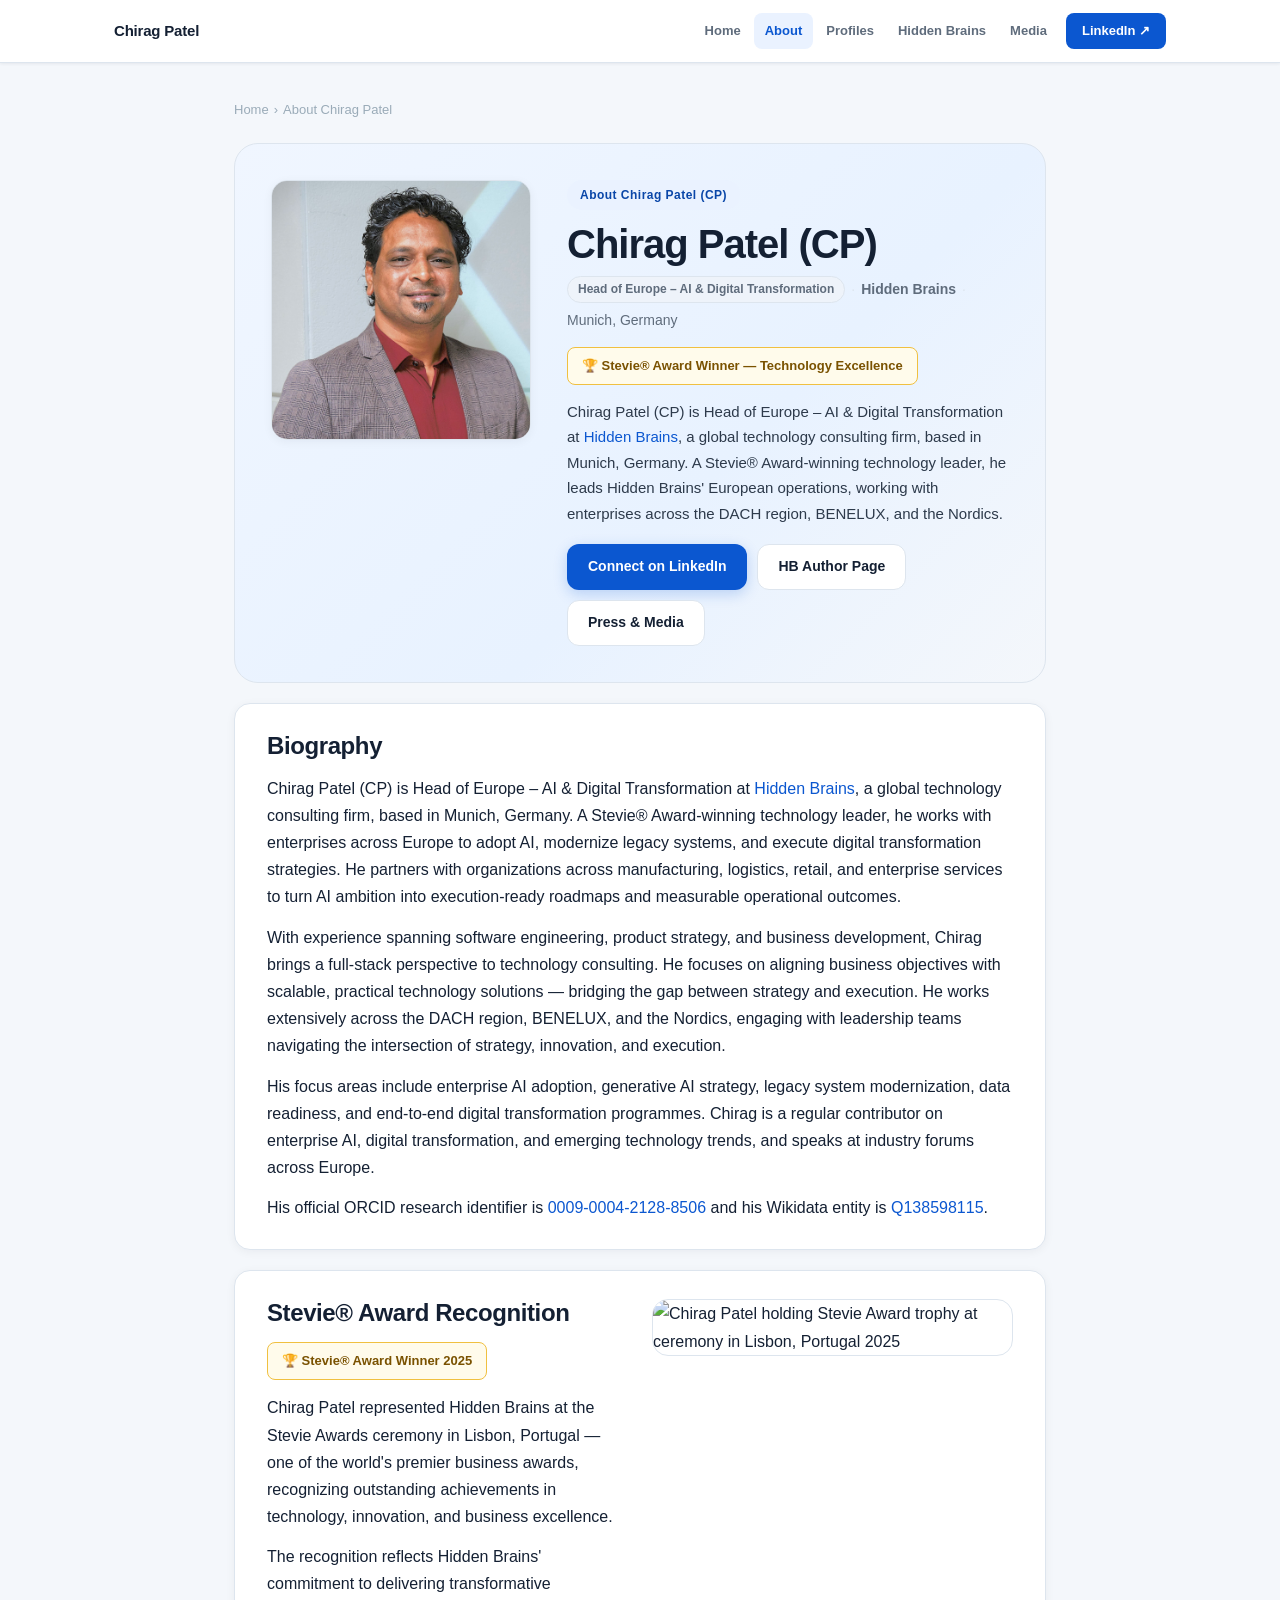
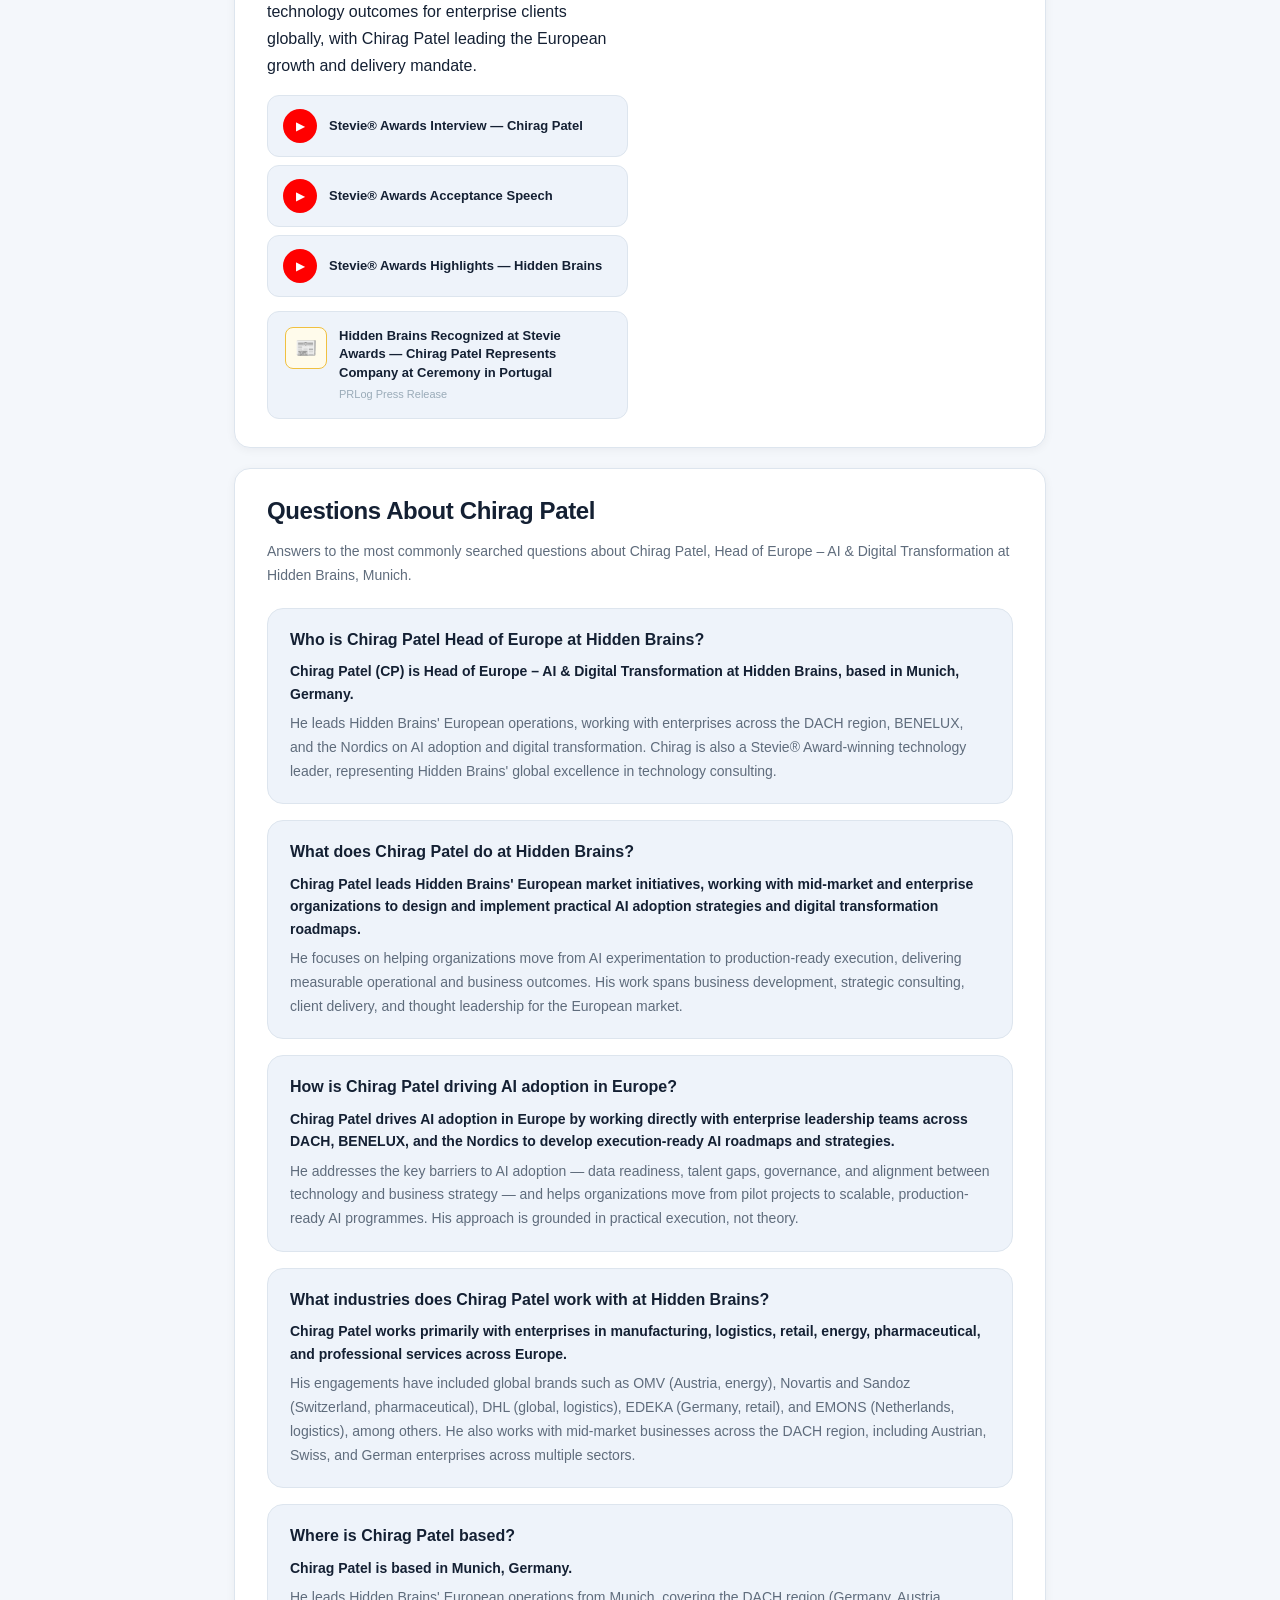
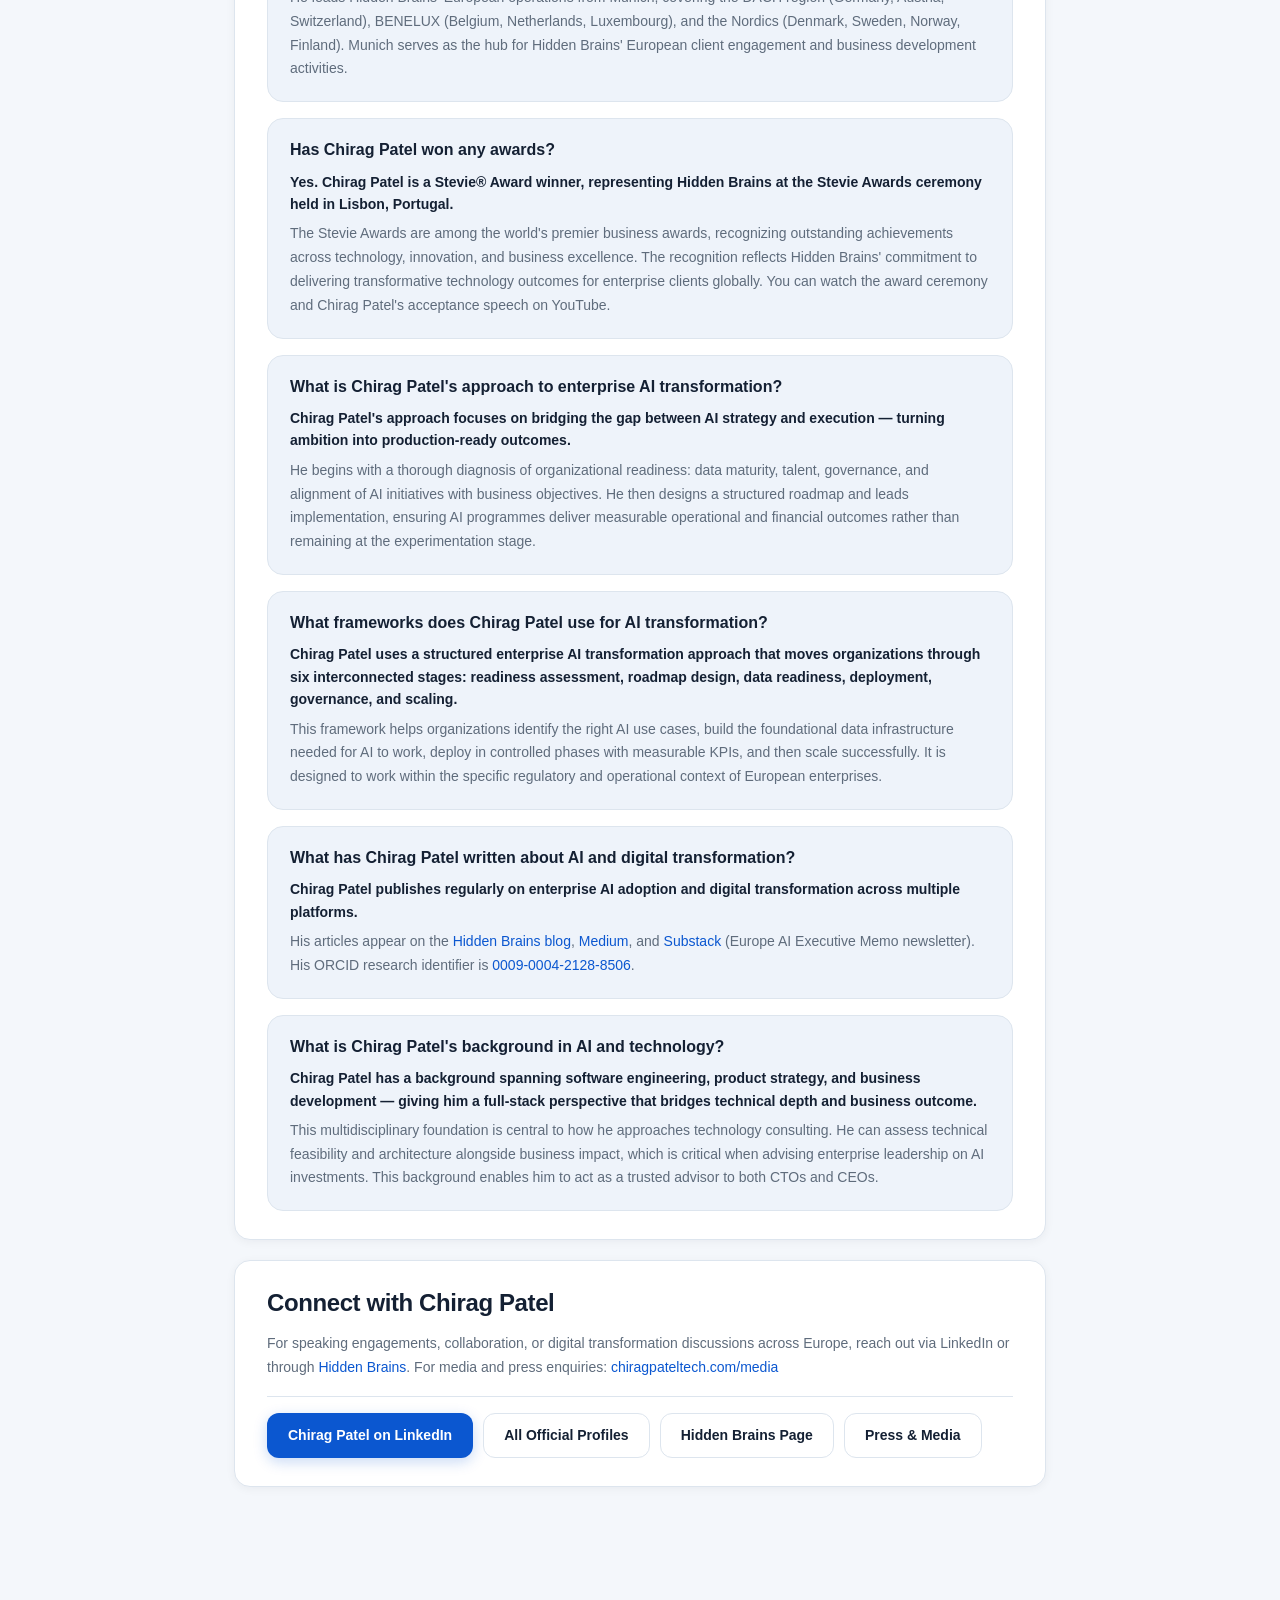
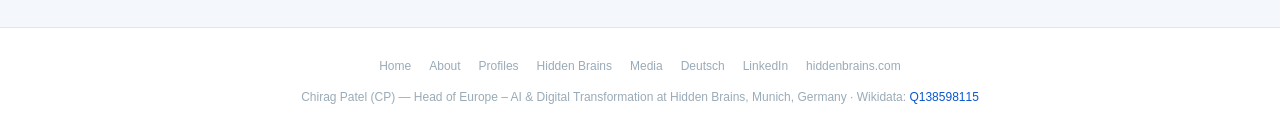
==== about-chirag-patel.html @ 0e3f135a "Create about-chirag-patel.html" ====
<!DOCTYPE html>
<html lang="en">
<head>
<meta charset="UTF-8"/>
<meta name="viewport" content="width=device-width,initial-scale=1.0"/>
<title>Who is Chirag Patel? Head of Europe AI & Digital Transformation at Hidden Brains</title>
<meta name="description" content="Chirag Patel (CP) leads AI and digital transformation for Hidden Brains across Europe, based in Munich, Germany. Stevie® Award winner. Learn about his work, background, and approach to enterprise AI."/>
<meta name="robots" content="index, follow"/>
<link rel="canonical" href="https://chiragpateltech.com/about-chirag-patel"/>
<link rel="alternate" hreflang="en" href="https://chiragpateltech.com/about-chirag-patel"/>
<link rel="alternate" hreflang="x-default" href="https://chiragpateltech.com/about-chirag-patel"/>
<meta property="og:title" content="Who is Chirag Patel? Head of Europe – AI & Digital Transformation at Hidden Brains"/>
<meta property="og:description" content="Chirag Patel (CP) leads AI and digital transformation for Hidden Brains across Europe, based in Munich, Germany. Stevie® Award winner."/>
<meta property="og:type" content="profile"/>
<meta property="og:url" content="https://chiragpateltech.com/about-chirag-patel"/>
<meta property="og:image" content="https://chiragpateltech.com/chirag-patel-head-of-europe-ai-digital-transformation.jpg"/>
<meta property="og:image:alt" content="Chirag Patel, Head of Europe – AI & Digital Transformation at Hidden Brains, Munich, Germany"/>
<meta name="twitter:card" content="summary_large_image"/>
<meta name="twitter:site" content="@chiragpateltech"/>
<meta name="twitter:title" content="Who is Chirag Patel? Head of Europe – AI & Digital Transformation at Hidden Brains"/>
<meta name="twitter:description" content="Chirag Patel (CP) leads AI and digital transformation for Hidden Brains across Europe, Munich. Stevie® Award winner."/>
<meta name="twitter:image" content="https://chiragpateltech.com/chirag-patel-head-of-europe-ai-digital-transformation.jpg"/>
<link rel="stylesheet" href="/style.css"/>
<script type="application/ld+json">
{"@context":"https://schema.org","@graph":[
{"@type":"Person","@id":"https://chiragpateltech.com/#person","name":"Chirag Patel","alternateName":"CP","jobTitle":"Head of Europe – AI & Digital Transformation","description":"Chirag Patel (CP) is Head of Europe – AI & Digital Transformation at Hidden Brains, based in Munich, Germany. Stevie® Award-winning technology leader helping enterprises across Europe adopt AI and execute digital transformation strategies.","award":"Stevie® Award","url":"https://chiragpateltech.com/","image":"https://chiragpateltech.com/chirag-patel-head-of-europe-ai-digital-transformation.jpg","email":"chirag.hpatel@hiddenbrains.in","address":{"@type":"PostalAddress","addressLocality":"Munich","addressRegion":"Bavaria","addressCountry":"DE"},"worksFor":{"@type":"Organization","name":"Hidden Brains","url":"https://www.hiddenbrains.com/"},"sameAs":["https://www.linkedin.com/in/cp-chiragpatel","https://www.wikidata.org/wiki/Q138598115","https://orcid.org/0009-0004-2128-8506","https://www.hiddenbrains.com/blog/author/chiragpatel","https://medium.com/@chiragpateltech"]},
{"@type":"WebPage","@id":"https://chiragpateltech.com/about-chirag-patel#webpage","url":"https://chiragpateltech.com/about-chirag-patel","name":"Who is Chirag Patel? Head of Europe AI & Digital Transformation at Hidden Brains","isPartOf":{"@id":"https://chiragpateltech.com/#website"},"about":{"@id":"https://chiragpateltech.com/#person"},"inLanguage":"en","breadcrumb":{"@type":"BreadcrumbList","itemListElement":[{"@type":"ListItem","position":1,"name":"Home","item":"https://chiragpateltech.com/"},{"@type":"ListItem","position":2,"name":"About Chirag Patel","item":"https://chiragpateltech.com/about-chirag-patel"}]}},
{"@type":"FAQPage","@id":"https://chiragpateltech.com/about-chirag-patel#faq","mainEntity":[
{"@type":"Question","name":"Who is Chirag Patel Head of Europe at Hidden Brains?","acceptedAnswer":{"@type":"Answer","text":"Chirag Patel (CP) is Head of Europe – AI & Digital Transformation at Hidden Brains, a global technology consulting firm, based in Munich, Germany. He leads Hidden Brains' European operations, working with enterprises across the DACH region, BENELUX, and the Nordics on AI adoption and digital transformation."}},
{"@type":"Question","name":"What does Chirag Patel do at Hidden Brains?","acceptedAnswer":{"@type":"Answer","text":"Chirag Patel leads Hidden Brains' European market initiatives, working with mid-market and enterprise organizations to design and implement practical AI adoption strategies and digital transformation roadmaps. He focuses on helping organizations move from AI experimentation to production-ready execution, delivering measurable operational and business outcomes."}},
{"@type":"Question","name":"How is Chirag Patel driving AI adoption in Europe?","acceptedAnswer":{"@type":"Answer","text":"Chirag Patel drives AI adoption in Europe by working directly with enterprise leadership teams across the DACH region, BENELUX, and the Nordics. He develops execution-ready AI roadmaps, addresses data readiness challenges, and helps organizations translate AI strategy into measurable operational outcomes."}},
{"@type":"Question","name":"What industries does Chirag Patel work with at Hidden Brains?","acceptedAnswer":{"@type":"Answer","text":"Chirag Patel works primarily with enterprises in manufacturing, logistics, retail, energy, pharmaceutical, and professional services across Europe. His engagements have included global brands such as OMV, Novartis, Sandoz, DHL, and EDEKA."}},
{"@type":"Question","name":"Where is Chirag Patel based?","acceptedAnswer":{"@type":"Answer","text":"Chirag Patel is based in Munich, Germany. He leads Hidden Brains' European operations from Munich, covering the DACH region (Germany, Austria, Switzerland), BENELUX, and the Nordics."}},
{"@type":"Question","name":"Has Chirag Patel won any awards?","acceptedAnswer":{"@type":"Answer","text":"Yes. Chirag Patel is a Stevie® Award winner, representing Hidden Brains at the Stevie Awards ceremony in Lisbon, Portugal — one of the world's premier business awards recognizing excellence in technology and business performance."}},
{"@type":"Question","name":"What is Chirag Patel's approach to enterprise AI transformation?","acceptedAnswer":{"@type":"Answer","text":"Chirag Patel's approach focuses on bridging the gap between AI strategy and execution. He diagnoses organizational readiness, designs practical roadmaps aligned to business objectives, and drives deployment of AI initiatives — helping organizations move from experimentation to real-world production impact."}},
{"@type":"Question","name":"What frameworks does Chirag Patel use for AI transformation?","acceptedAnswer":{"@type":"Answer","text":"Chirag Patel uses a structured enterprise AI transformation approach covering readiness assessment, roadmap design, data readiness, deployment, governance, and scaling — helping organizations move systematically from AI ambition to production-ready execution."}},
{"@type":"Question","name":"What has Chirag Patel written about AI and digital transformation?","acceptedAnswer":{"@type":"Answer","text":"Chirag Patel publishes regularly on enterprise AI adoption and digital transformation. His articles appear on the Hidden Brains blog (hiddenbrains.com/blog/author/chiragpatel), Medium (medium.com/@chiragpateltech), and Substack under the Europe AI Executive Memo newsletter (substack.com/@chiragpateltech). His ORCID identifier is 0009-0004-2128-8506."}},
{"@type":"Question","name":"What is Chirag Patel's background in AI and technology?","acceptedAnswer":{"@type":"Answer","text":"Chirag Patel has a background spanning software engineering, product strategy, and business development. This full-stack perspective enables him to bridge the gap between technical capability and business outcome — a critical skill in enterprise AI and digital transformation consulting for European enterprises."}}
]}
]}
</script>
<style>
.about-hero{background:linear-gradient(135deg,#f0f6ff 0%,#e8f2ff 60%,#f4f7fb 100%);border-radius:var(--r-xl);padding:36px;border:1px solid var(--line);margin-bottom:20px}
.qa-section{margin-top:8px}
.qa-number{display:inline-flex;align-items:center;justify-content:center;width:28px;height:28px;border-radius:50%;background:var(--accent-soft);color:var(--accent-dark);font-size:11px;font-weight:800;flex-shrink:0;margin-bottom:8px}
.connect-row{display:flex;flex-wrap:wrap;gap:10px;align-items:center;margin-top:16px;padding-top:16px;border-top:1px solid var(--line)}
</style>
</head>
<body>

<nav class="sitenav">
  <div class="nav-inner">
    <a class="nav-brand" href="/" title="Chirag Patel — Home">Chirag Patel</a>
    <div class="nav-links" id="navlinks">
      <a href="/" title="Home">Home</a>
      <a href="/about-chirag-patel" class="act" title="About Chirag Patel">About</a>
      <a href="/profiles" title="Official Profiles">Profiles</a>
      <a href="/chirag-patel-hidden-brains" title="Chirag Patel at Hidden Brains">Hidden Brains</a>
      <a href="/media" title="Media & Press">Media</a>
      <a class="nav-cta" href="https://www.linkedin.com/in/cp-chiragpatel" target="_blank" rel="noopener" title="LinkedIn">LinkedIn ↗</a>
    </div>
    <button class="nav-toggle" id="navtoggle" aria-label="Open menu"><span></span><span></span><span></span></button>
  </div>
</nav>

<div class="wrap wrap-n">

  <div class="breadcrumb">
    <a href="/" title="Chirag Patel Home">Home</a>
    <span class="breadcrumb-sep">›</span>
    <span>About Chirag Patel</span>
  </div>

  <!-- HERO -->
  <div class="about-hero">
    <div class="hero-grid">
      <div class="hero-photo-wrap">
        <img class="hero-photo" src="/chirag-patel-head-of-europe-ai-digital-transformation.jpg" alt="Chirag Patel, Head of Europe – AI & Digital Transformation at Hidden Brains, based in Munich, Germany" width="520" height="520" loading="eager"/>
      </div>
      <div>
        <div class="eyebrow">About Chirag Patel (CP)</div>
        <h1 class="page-title">Chirag Patel (CP)</h1>
        <div class="meta-line">
          <span class="meta-tag">Head of Europe – AI &amp; Digital Transformation</span>
          <span class="meta-dot">·</span>
          <a href="https://www.hiddenbrains.com/" target="_blank" rel="noopener" title="Hidden Brains" style="font-weight:600;color:var(--muted)">Hidden Brains</a>
          <span class="meta-dot">·</span>
          <span>Munich, Germany</span>
        </div>
        <div class="award-badge" style="margin-bottom:14px">🏆 Stevie® Award Winner — Technology Excellence</div>
        <p style="font-size:15px;color:#2d3a4b">Chirag Patel (CP) is Head of Europe – AI &amp; Digital Transformation at <a href="https://www.hiddenbrains.com/" target="_blank" rel="noopener" title="Hidden Brains">Hidden Brains</a>, a global technology consulting firm, based in Munich, Germany. A Stevie® Award-winning technology leader, he leads Hidden Brains' European operations, working with enterprises across the DACH region, BENELUX, and the Nordics.</p>
        <div class="btn-group">
          <a class="btn btn-p" href="https://www.linkedin.com/in/cp-chiragpatel" target="_blank" rel="noopener" title="Connect with Chirag Patel on LinkedIn">Connect on LinkedIn</a>
          <a class="btn btn-s" href="https://www.hiddenbrains.com/blog/author/chiragpatel" target="_blank" rel="noopener" title="Chirag Patel articles at Hidden Brains">HB Author Page</a>
          <a class="btn btn-s" href="/media" title="Chirag Patel press resources">Press &amp; Media</a>
        </div>
      </div>
    </div>
  </div>

  <!-- BIOGRAPHY -->
  <div class="card">
    <h2 class="sec-title">Biography</h2>
    <p>Chirag Patel (CP) is Head of Europe – AI &amp; Digital Transformation at <a href="https://www.hiddenbrains.com/" target="_blank" rel="noopener" title="Hidden Brains">Hidden Brains</a>, a global technology consulting firm, based in Munich, Germany. A Stevie® Award-winning technology leader, he works with enterprises across Europe to adopt AI, modernize legacy systems, and execute digital transformation strategies. He partners with organizations across manufacturing, logistics, retail, and enterprise services to turn AI ambition into execution-ready roadmaps and measurable operational outcomes.</p>
    <p>With experience spanning software engineering, product strategy, and business development, Chirag brings a full-stack perspective to technology consulting. He focuses on aligning business objectives with scalable, practical technology solutions — bridging the gap between strategy and execution. He works extensively across the DACH region, BENELUX, and the Nordics, engaging with leadership teams navigating the intersection of strategy, innovation, and execution.</p>
    <p>His focus areas include enterprise AI adoption, generative AI strategy, legacy system modernization, data readiness, and end-to-end digital transformation programmes. Chirag is a regular contributor on enterprise AI, digital transformation, and emerging technology trends, and speaks at industry forums across Europe.</p>
    <p>His official ORCID research identifier is <a href="https://orcid.org/0009-0004-2128-8506" target="_blank" rel="noopener" title="Chirag Patel ORCID">0009-0004-2128-8506</a> and his Wikidata entity is <a href="https://www.wikidata.org/wiki/Q138598115" target="_blank" rel="noopener" title="Chirag Patel Wikidata">Q138598115</a>.</p>
  </div>

  <!-- STEVIE AWARD SECTION WITH TROPHY PHOTO -->
  <div class="card gap-top">
    <div class="g2" style="align-items:start;gap:24px">
      <div>
        <h2 class="sec-title">Stevie® Award Recognition</h2>
        <div class="award-badge" style="margin-bottom:14px">🏆 Stevie® Award Winner 2025</div>
        <p>Chirag Patel represented Hidden Brains at the Stevie Awards ceremony in Lisbon, Portugal — one of the world's premier business awards, recognizing outstanding achievements in technology, innovation, and business excellence.</p>
        <p>The recognition reflects Hidden Brains' commitment to delivering transformative technology outcomes for enterprise clients globally, with Chirag Patel leading the European growth and delivery mandate.</p>
        <div style="margin-top:16px;display:grid;gap:8px">
          <a class="vid-row" href="https://www.youtube.com/watch?v=zhTV5Y3raMI" target="_blank" rel="noopener" title="Chirag Patel Stevie Awards Interview"><div class="vid-icon">▶</div><div class="vid-title">Stevie® Awards Interview — Chirag Patel</div></a>
          <a class="vid-row" href="https://www.youtube.com/watch?v=dyERn0jrpK0" target="_blank" rel="noopener" title="Chirag Patel Stevie Awards Speech"><div class="vid-icon">▶</div><div class="vid-title">Stevie® Awards Acceptance Speech</div></a>
          <a class="vid-row" href="https://www.youtube.com/watch?v=-VTvvw4mSGU" target="_blank" rel="noopener" title="Stevie Awards Highlights"><div class="vid-icon">▶</div><div class="vid-title">Stevie® Awards Highlights — Hidden Brains</div></a>
        </div>
        <div style="margin-top:14px">
          <a class="press-item" href="https://www.prlog.org/13131289-hidden-brains-recognized-at-stevie-awards-chirag-patel-represents-company-at-ceremony-in-portugal.html" target="_blank" rel="noopener" title="PRLog press release — Chirag Patel Stevie Awards">
            <div class="press-icon">📰</div>
            <div><div class="press-title">Hidden Brains Recognized at Stevie Awards — Chirag Patel Represents Company at Ceremony in Portugal</div><div class="press-src">PRLog Press Release</div></div>
          </a>
        </div>
      </div>
      <div>
        <img src="/chirag-patel-stevie-trophy-portrait.jpg" alt="Chirag Patel holding Stevie Award trophy at ceremony in Lisbon, Portugal 2025" style="width:100%;border-radius:var(--r-lg);border:1px solid var(--line);object-fit:cover" loading="lazy"/>
      </div>
    </div>
  </div>

  <!-- Q&A SECTION -->
  <div class="card gap-top">
    <h2 class="sec-title">Questions About Chirag Patel</h2>
    <p style="font-size:14px;color:var(--muted);margin-bottom:20px">Answers to the most commonly searched questions about Chirag Patel, Head of Europe – AI &amp; Digital Transformation at Hidden Brains, Munich.</p>
    <div class="qa-list qa-section">

      <div class="qa-item">
        <div class="qa-q">Who is Chirag Patel Head of Europe at Hidden Brains?</div>
        <p class="qa-lead">Chirag Patel (CP) is Head of Europe – AI &amp; Digital Transformation at Hidden Brains, based in Munich, Germany.</p>
        <p class="qa-body">He leads Hidden Brains' European operations, working with enterprises across the DACH region, BENELUX, and the Nordics on AI adoption and digital transformation. Chirag is also a Stevie® Award-winning technology leader, representing Hidden Brains' global excellence in technology consulting.</p>
      </div>

      <div class="qa-item">
        <div class="qa-q">What does Chirag Patel do at Hidden Brains?</div>
        <p class="qa-lead">Chirag Patel leads Hidden Brains' European market initiatives, working with mid-market and enterprise organizations to design and implement practical AI adoption strategies and digital transformation roadmaps.</p>
        <p class="qa-body">He focuses on helping organizations move from AI experimentation to production-ready execution, delivering measurable operational and business outcomes. His work spans business development, strategic consulting, client delivery, and thought leadership for the European market.</p>
      </div>

      <div class="qa-item">
        <div class="qa-q">How is Chirag Patel driving AI adoption in Europe?</div>
        <p class="qa-lead">Chirag Patel drives AI adoption in Europe by working directly with enterprise leadership teams across DACH, BENELUX, and the Nordics to develop execution-ready AI roadmaps and strategies.</p>
        <p class="qa-body">He addresses the key barriers to AI adoption — data readiness, talent gaps, governance, and alignment between technology and business strategy — and helps organizations move from pilot projects to scalable, production-ready AI programmes. His approach is grounded in practical execution, not theory.</p>
      </div>

      <div class="qa-item">
        <div class="qa-q">What industries does Chirag Patel work with at Hidden Brains?</div>
        <p class="qa-lead">Chirag Patel works primarily with enterprises in manufacturing, logistics, retail, energy, pharmaceutical, and professional services across Europe.</p>
        <p class="qa-body">His engagements have included global brands such as OMV (Austria, energy), Novartis and Sandoz (Switzerland, pharmaceutical), DHL (global, logistics), EDEKA (Germany, retail), and EMONS (Netherlands, logistics), among others. He also works with mid-market businesses across the DACH region, including Austrian, Swiss, and German enterprises across multiple sectors.</p>
      </div>

      <div class="qa-item">
        <div class="qa-q">Where is Chirag Patel based?</div>
        <p class="qa-lead">Chirag Patel is based in Munich, Germany.</p>
        <p class="qa-body">He leads Hidden Brains' European operations from Munich, covering the DACH region (Germany, Austria, Switzerland), BENELUX (Belgium, Netherlands, Luxembourg), and the Nordics (Denmark, Sweden, Norway, Finland). Munich serves as the hub for Hidden Brains' European client engagement and business development activities.</p>
      </div>

      <div class="qa-item">
        <div class="qa-q">Has Chirag Patel won any awards?</div>
        <p class="qa-lead">Yes. Chirag Patel is a Stevie® Award winner, representing Hidden Brains at the Stevie Awards ceremony held in Lisbon, Portugal.</p>
        <p class="qa-body">The Stevie Awards are among the world's premier business awards, recognizing outstanding achievements across technology, innovation, and business excellence. The recognition reflects Hidden Brains' commitment to delivering transformative technology outcomes for enterprise clients globally. You can watch the award ceremony and Chirag Patel's acceptance speech on YouTube.</p>
      </div>

      <div class="qa-item">
        <div class="qa-q">What is Chirag Patel's approach to enterprise AI transformation?</div>
        <p class="qa-lead">Chirag Patel's approach focuses on bridging the gap between AI strategy and execution — turning ambition into production-ready outcomes.</p>
        <p class="qa-body">He begins with a thorough diagnosis of organizational readiness: data maturity, talent, governance, and alignment of AI initiatives with business objectives. He then designs a structured roadmap and leads implementation, ensuring AI programmes deliver measurable operational and financial outcomes rather than remaining at the experimentation stage.</p>
      </div>

      <div class="qa-item">
        <div class="qa-q">What frameworks does Chirag Patel use for AI transformation?</div>
        <p class="qa-lead">Chirag Patel uses a structured enterprise AI transformation approach that moves organizations through six interconnected stages: readiness assessment, roadmap design, data readiness, deployment, governance, and scaling.</p>
        <p class="qa-body">This framework helps organizations identify the right AI use cases, build the foundational data infrastructure needed for AI to work, deploy in controlled phases with measurable KPIs, and then scale successfully. It is designed to work within the specific regulatory and operational context of European enterprises.</p>
      </div>

      <div class="qa-item">
        <div class="qa-q">What has Chirag Patel written about AI and digital transformation?</div>
        <p class="qa-lead">Chirag Patel publishes regularly on enterprise AI adoption and digital transformation across multiple platforms.</p>
        <p class="qa-body">His articles appear on the <a href="https://www.hiddenbrains.com/blog/author/chiragpatel" target="_blank" rel="noopener" title="Chirag Patel Hidden Brains Blog">Hidden Brains blog</a>, <a href="https://medium.com/@chiragpateltech" target="_blank" rel="noopener" title="Chirag Patel Medium">Medium</a>, and <a href="https://substack.com/@chiragpateltech" target="_blank" rel="noopener" title="Chirag Patel Substack">Substack</a> (Europe AI Executive Memo newsletter). His ORCID research identifier is <a href="https://orcid.org/0009-0004-2128-8506" target="_blank" rel="noopener">0009-0004-2128-8506</a>.</p>
      </div>

      <div class="qa-item">
        <div class="qa-q">What is Chirag Patel's background in AI and technology?</div>
        <p class="qa-lead">Chirag Patel has a background spanning software engineering, product strategy, and business development — giving him a full-stack perspective that bridges technical depth and business outcome.</p>
        <p class="qa-body">This multidisciplinary foundation is central to how he approaches technology consulting. He can assess technical feasibility and architecture alongside business impact, which is critical when advising enterprise leadership on AI investments. This background enables him to act as a trusted advisor to both CTOs and CEOs.</p>
      </div>

    </div>
  </div>

  <!-- CONNECT -->
  <div class="card gap-top">
    <h2 class="sec-title">Connect with Chirag Patel</h2>
    <p style="color:var(--muted);font-size:14px">For speaking engagements, collaboration, or digital transformation discussions across Europe, reach out via LinkedIn or through <a href="https://www.hiddenbrains.com/" target="_blank" rel="noopener" title="Hidden Brains">Hidden Brains</a>. For media and press enquiries: <a href="/media" title="Chirag Patel media page">chiragpateltech.com/media</a></p>
    <div class="connect-row">
      <a class="btn btn-p" href="https://www.linkedin.com/in/cp-chiragpatel" target="_blank" rel="noopener" title="Chirag Patel LinkedIn">Chirag Patel on LinkedIn</a>
      <a class="btn btn-s" href="/profiles" title="All official profiles">All Official Profiles</a>
      <a class="btn btn-s" href="/chirag-patel-hidden-brains" title="Chirag Patel at Hidden Brains">Hidden Brains Page</a>
      <a class="btn btn-s" href="/media" title="Media & press resources">Press &amp; Media</a>
    </div>
  </div>

</div>

<footer class="site-footer">
  <div class="footer-links">
    <a href="/" title="Home">Home</a>
    <a href="/about-chirag-patel" title="About">About</a>
    <a href="/profiles" title="Profiles">Profiles</a>
    <a href="/chirag-patel-hidden-brains" title="Hidden Brains">Hidden Brains</a>
    <a href="/media" title="Media">Media</a>
    <a href="/chirag-patel-muenchen" title="Deutsch">Deutsch</a>
    <a href="https://www.linkedin.com/in/cp-chiragpatel" target="_blank" rel="noopener">LinkedIn</a>
    <a href="https://www.hiddenbrains.com/" target="_blank" rel="noopener">hiddenbrains.com</a>
  </div>
  <div class="footer-copy">Chirag Patel (CP) — Head of Europe – AI &amp; Digital Transformation at Hidden Brains, Munich, Germany · Wikidata: <a href="https://www.wikidata.org/wiki/Q138598115" target="_blank" rel="noopener">Q138598115</a></div>
</footer>
<script>document.getElementById('navtoggle').addEventListener('click',function(){document.getElementById('navlinks').classList.toggle('open');});</script>
</body>
</html>
---- style.css ----
:root{
  --text:#142033;--muted:#5f6c7c;--hint:#9aabb8;--line:#dde5ee;
  --accent:#0b57d0;--accent-dark:#0946a8;--accent-soft:#eaf2ff;
  --surface:#ffffff;--bg:#f4f7fb;--bg2:#eef3fa;
  --gold:#7a5200;--gold-soft:#fffbeb;--gold-border:#f0c040;
  --shadow:0 4px 24px rgba(15,23,42,0.09);--shadow-soft:0 2px 10px rgba(15,23,42,0.05);
  --r-xl:24px;--r-lg:16px;--r-md:12px;--r-sm:8px;
  --max:1100px;--max-n:860px;--nav-h:62px;
}
*,*::before,*::after{box-sizing:border-box;margin:0;padding:0}
html{scroll-behavior:smooth;-webkit-text-size-adjust:100%}
body{font-family:Inter,'Segoe UI',Arial,Helvetica,sans-serif;color:var(--text);line-height:1.7;background:var(--bg);-webkit-font-smoothing:antialiased}
img{max-width:100%;height:auto;display:block}
a{color:var(--accent);text-decoration:none}
a:hover{text-decoration:underline}

/* NAV */
.sitenav{background:var(--surface);border-bottom:1px solid var(--line);position:sticky;top:0;z-index:200;box-shadow:0 1px 3px rgba(15,23,42,0.07)}
.nav-inner{max-width:var(--max);margin:0 auto;padding:0 24px;height:var(--nav-h);display:flex;align-items:center;justify-content:space-between;gap:12px}
.nav-brand{font-weight:800;font-size:15px;color:var(--text);text-decoration:none;flex-shrink:0;letter-spacing:-0.2px}
.nav-brand:hover{color:var(--accent);text-decoration:none}
.nav-links{display:flex;align-items:center;gap:2px}
.nav-links a{font-size:13px;font-weight:600;color:var(--muted);text-decoration:none;padding:7px 11px;border-radius:var(--r-sm);transition:color .15s,background .15s;white-space:nowrap}
.nav-links a:hover{color:var(--text);background:var(--bg);text-decoration:none}
.nav-links a.act{color:var(--accent);background:var(--accent-soft)}
.nav-cta{background:var(--accent)!important;color:#fff!important;padding:7px 16px!important;border-radius:var(--r-sm)!important;margin-left:6px;font-weight:700!important}
.nav-cta:hover{background:var(--accent-dark)!important}
.nav-toggle{display:none;background:none;border:1px solid var(--line);border-radius:var(--r-sm);cursor:pointer;padding:8px;flex-direction:column;gap:4px;flex-shrink:0}
.nav-toggle span{display:block;width:18px;height:2px;background:var(--text);border-radius:2px}

/* WRAP */
.wrap{max-width:var(--max);margin:0 auto;padding:36px 24px 80px}
.wrap-n{max-width:var(--max-n)}

/* BREADCRUMB */
.breadcrumb{display:flex;align-items:center;gap:5px;font-size:13px;color:var(--hint);margin-bottom:22px;flex-wrap:wrap}
.breadcrumb a{color:var(--hint)}
.breadcrumb a:hover{color:var(--muted)}

/* CARD */
.card{background:var(--surface);border:1px solid var(--line);border-radius:var(--r-lg);padding:28px 32px;box-shadow:var(--shadow-soft)}

/* EYEBROW */
.eyebrow{display:inline-flex;align-items:center;padding:5px 13px;border-radius:999px;background:var(--accent-soft);color:var(--accent-dark);font-size:12px;font-weight:700;letter-spacing:.04em;margin-bottom:12px}

/* AWARD BADGE */
.award-badge{display:inline-flex;align-items:center;gap:7px;padding:7px 14px;border-radius:var(--r-sm);background:var(--gold-soft);border:1px solid var(--gold-border);color:var(--gold);font-size:13px;font-weight:700}

/* H tags */
h1.page-title{font-size:40px;font-weight:800;letter-spacing:-1px;line-height:1.1;color:var(--text);margin-bottom:10px}
h2.sec-title{font-size:24px;font-weight:800;letter-spacing:-.4px;line-height:1.2;color:var(--text);margin-bottom:14px}
h3.sub-title{font-size:17px;font-weight:700;color:var(--text);margin-bottom:8px}
p{margin-bottom:13px}
p:last-child{margin-bottom:0}

/* META LINE */
.meta-line{display:flex;flex-wrap:wrap;align-items:center;gap:6px;font-size:14px;color:var(--muted);margin-bottom:14px}
.meta-dot{color:var(--line)}
.meta-tag{background:var(--bg2);border:1px solid var(--line);border-radius:999px;padding:2px 10px;font-size:12px;font-weight:600;color:var(--muted)}

/* HERO 2-COL */
.hero-grid{display:grid;grid-template-columns:260px 1fr;gap:36px;align-items:start}
.hero-photo{width:100%;aspect-ratio:1/1;object-fit:cover;object-position:top center;border-radius:var(--r-lg);border:1px solid var(--line);box-shadow:var(--shadow-soft)}

/* BTN */
.btn{display:inline-flex;align-items:center;justify-content:center;gap:6px;padding:10px 20px;border-radius:var(--r-md);font-size:14px;font-weight:700;text-decoration:none;transition:all .15s ease;border:1.5px solid transparent;cursor:pointer;white-space:nowrap}
.btn:hover{text-decoration:none;transform:translateY(-1px)}
.btn-p{background:var(--accent);color:#fff;box-shadow:0 4px 14px rgba(11,87,208,.22)}
.btn-p:hover{background:var(--accent-dark)}
.btn-s{background:var(--surface);color:var(--text);border-color:var(--line)}
.btn-s:hover{border-color:#b8c8dc;background:var(--bg)}
.btn-g{background:transparent;color:var(--accent);border-color:var(--accent)}
.btn-g:hover{background:var(--accent-soft)}
.btn-group{display:flex;flex-wrap:wrap;gap:10px;margin-top:18px}

/* GRIDS */
.g2{display:grid;grid-template-columns:1fr 1fr;gap:14px}
.g3{display:grid;grid-template-columns:repeat(3,1fr);gap:12px}
.g4{display:grid;grid-template-columns:repeat(4,1fr);gap:12px}
.g-auto{display:grid;grid-template-columns:repeat(auto-fill,minmax(180px,1fr));gap:10px}

/* FOCUS CHIP */
.chip{padding:12px 15px;background:var(--bg2);border:1px solid var(--line);border-radius:var(--r-md);font-size:13px;font-weight:600;color:var(--text)}

/* PROFILE ROW */
.p-list{display:grid;gap:9px}
.p-row{display:flex;align-items:center;gap:12px;padding:12px 15px;background:var(--surface);border:1px solid var(--line);border-radius:var(--r-md);text-decoration:none;transition:all .14s ease;color:var(--text)}
.p-row:hover{border-color:#b8c8dc;background:#f6faff;transform:translateX(2px);text-decoration:none}
.p-icon{width:36px;height:36px;border-radius:var(--r-sm);background:var(--accent-soft);display:flex;align-items:center;justify-content:center;font-size:10px;font-weight:800;color:var(--accent-dark);flex-shrink:0;letter-spacing:-.2px}
.p-info{flex:1;min-width:0}
.p-name{font-size:13px;font-weight:700;color:var(--text)}
.p-handle{font-size:11px;color:var(--hint);white-space:nowrap;overflow:hidden;text-overflow:ellipsis}
.p-arr{color:var(--hint);font-size:13px;flex-shrink:0}

/* GROUP HEADER */
.g-hdr{border-bottom:1px solid var(--line);padding-bottom:8px;margin-bottom:12px}
.g-hdr-title{font-size:11px;font-weight:700;text-transform:uppercase;letter-spacing:.07em;color:var(--hint)}

/* Q&A */
.qa-list{display:grid;gap:16px}
.qa-item{padding:20px 22px;background:var(--bg2);border:1px solid var(--line);border-radius:var(--r-lg)}
.qa-q{font-size:16px;font-weight:700;color:var(--text);line-height:1.4;margin-bottom:9px}
.qa-lead{font-size:14px;font-weight:600;color:var(--text);margin-bottom:7px;line-height:1.6}
.qa-body{font-size:14px;color:var(--muted);line-height:1.7;margin:0}

/* SERVICE CARD */
.svc-item{display:block;padding:16px 18px;background:var(--bg2);border:1px solid var(--line);border-radius:var(--r-md);text-decoration:none;transition:all .14s}
.svc-item:hover{border-color:var(--accent);background:var(--accent-soft);text-decoration:none}
.svc-name{font-size:14px;font-weight:700;color:var(--text);margin-bottom:3px}
.svc-item:hover .svc-name{color:var(--accent-dark)}
.svc-desc{font-size:12px;color:var(--muted);line-height:1.5}

/* CLIENT GRID */
.c-grid{display:grid;grid-template-columns:repeat(auto-fill,minmax(190px,1fr));gap:9px;margin-top:14px}
.c-item{padding:13px 15px;background:var(--bg2);border:1px solid var(--line);border-radius:var(--r-md)}
.c-name{font-size:13px;font-weight:700;color:var(--text)}
.c-meta{font-size:12px;color:var(--muted);margin-top:2px}
.c-note{font-size:10px;color:var(--hint);margin-top:3px}
.footnote{font-size:12px;color:var(--hint);font-style:italic;margin-top:12px;padding-top:10px;border-top:1px solid var(--line)}

/* REGION */
.r-grid{display:grid;grid-template-columns:repeat(3,1fr);gap:12px;margin-top:12px}
.r-item{padding:16px;background:var(--bg2);border:1px solid var(--line);border-radius:var(--r-md);text-align:center}
.r-name{font-size:14px;font-weight:700;color:var(--text)}
.r-sub{font-size:12px;color:var(--muted);margin-top:3px}

/* IMAGE CARDS */
.img-landscape{width:100%;border-radius:var(--r-lg);border:1px solid var(--line);object-fit:cover;display:block}
.img-portrait{width:100%;border-radius:var(--r-lg);border:1px solid var(--line);object-fit:cover;display:block}

/* PRESS */
.press-item{display:flex;gap:12px;padding:15px 17px;background:var(--bg2);border:1px solid var(--line);border-radius:var(--r-md);text-decoration:none;transition:all .14s;align-items:flex-start}
.press-item:hover{border-color:#b8c8dc;background:#f6faff;text-decoration:none}
.press-icon{width:42px;height:42px;border-radius:var(--r-sm);background:var(--gold-soft);border:1px solid var(--gold-border);display:flex;align-items:center;justify-content:center;font-size:18px;flex-shrink:0}
.press-title{font-size:13px;font-weight:700;color:var(--text);line-height:1.4;margin-bottom:3px}
.press-src{font-size:11px;color:var(--hint)}

/* VIDEO ROW */
.vid-row{display:flex;align-items:center;gap:12px;padding:13px 15px;background:var(--bg2);border:1px solid var(--line);border-radius:var(--r-md);text-decoration:none;transition:all .14s}
.vid-row:hover{border-color:#b8c8dc;background:#f6faff;text-decoration:none}
.vid-icon{width:34px;height:34px;border-radius:50%;background:#ff0000;display:flex;align-items:center;justify-content:center;flex-shrink:0;color:#fff;font-size:11px;font-weight:700}
.vid-title{font-size:13px;font-weight:600;color:var(--text)}

/* BIO BLOCK */
.bio-blk{padding:18px 20px;background:var(--bg2);border:1px solid var(--line);border-radius:var(--r-md);margin-bottom:12px}
.bio-lbl{font-size:10px;font-weight:700;text-transform:uppercase;letter-spacing:.08em;color:var(--hint);margin-bottom:8px}
.bio-txt{font-size:14px;color:var(--text);line-height:1.75}

/* CONTACT */
.cta-box{background:var(--accent-soft);border:1px solid #c5d9f5;border-radius:var(--r-md);padding:20px 24px;margin-bottom:18px}
.cta-email{font-size:20px;font-weight:700;color:var(--accent-dark);margin-bottom:4px}
.cta-note{font-size:13px;color:var(--muted)}

/* IDENTITY BOX */
.id-box{background:var(--accent-soft);border:1px solid #c5d9f5;border-radius:var(--r-md);padding:15px 19px;font-size:13px;color:#1a3a6b;margin-bottom:22px;line-height:1.7}
.id-box strong{display:block;font-size:14px;font-weight:700;color:var(--accent-dark);margin-bottom:5px}

/* DIVIDER */
hr.div{border:none;border-top:1px solid var(--line);margin:24px 0}

/* LANG SWITCH */
.lang-sw{display:inline-flex;align-items:center;gap:7px;padding:7px 14px;background:var(--surface);border:1px solid var(--line);border-radius:999px;font-size:13px;color:var(--muted);text-decoration:none;margin-bottom:22px}
.lang-sw:hover{border-color:var(--accent);color:var(--accent);text-decoration:none}

/* HB LOGO */
.hb-logo{height:36px;width:auto}
.hb-logo-wrap{display:flex;align-items:center;gap:12px;margin-bottom:6px}

/* FOOTER */
.site-footer{text-align:center;padding:28px 24px;font-size:12px;color:var(--hint);border-top:1px solid var(--line);margin-top:60px;background:var(--surface)}
.footer-links{display:flex;flex-wrap:wrap;justify-content:center;gap:5px 18px;margin-bottom:10px}
.footer-links a{color:var(--hint)}
.footer-links a:hover{color:var(--muted)}
.footer-copy{margin-top:6px;color:var(--hint)}

/* UTILS */
.mt-4{margin-top:16px}.mt-6{margin-top:24px}.mt-8{margin-top:32px}
.mb-4{margin-bottom:16px}.mb-6{margin-bottom:24px}
.gap-top{margin-top:20px}

/* RESPONSIVE */
@media(max-width:1024px){.g4{grid-template-columns:1fr 1fr}}
@media(max-width:900px){
  .hero-grid{grid-template-columns:1fr;gap:22px}
  .hero-grid .hero-photo-wrap{max-width:200px;margin:0 auto}
  .g3{grid-template-columns:1fr 1fr}
  .r-grid{grid-template-columns:1fr 1fr}
}
@media(max-width:768px){
  .nav-toggle{display:flex}
  .nav-links{display:none;position:absolute;top:var(--nav-h);left:0;right:0;background:var(--surface);border-bottom:1px solid var(--line);flex-direction:column;align-items:stretch;padding:8px 14px 14px;gap:2px;box-shadow:0 8px 24px rgba(15,23,42,.1)}
  .sitenav{position:relative}
  .nav-links.open{display:flex}
  .nav-links a{padding:10px 12px}
  .nav-cta{margin-left:0!important;margin-top:6px;text-align:center}
  .g2{grid-template-columns:1fr}
  .g3{grid-template-columns:1fr}
  .g4{grid-template-columns:1fr 1fr}
  .r-grid{grid-template-columns:1fr}
  .wrap{padding:22px 16px 60px}
  .card{padding:20px}
  h1.page-title{font-size:30px}
  h2.sec-title{font-size:21px}
}
@media(max-width:480px){
  .g4{grid-template-columns:1fr}
  .c-grid{grid-template-columns:1fr 1fr}
  .card{padding:18px}
  h1.page-title{font-size:26px}
}
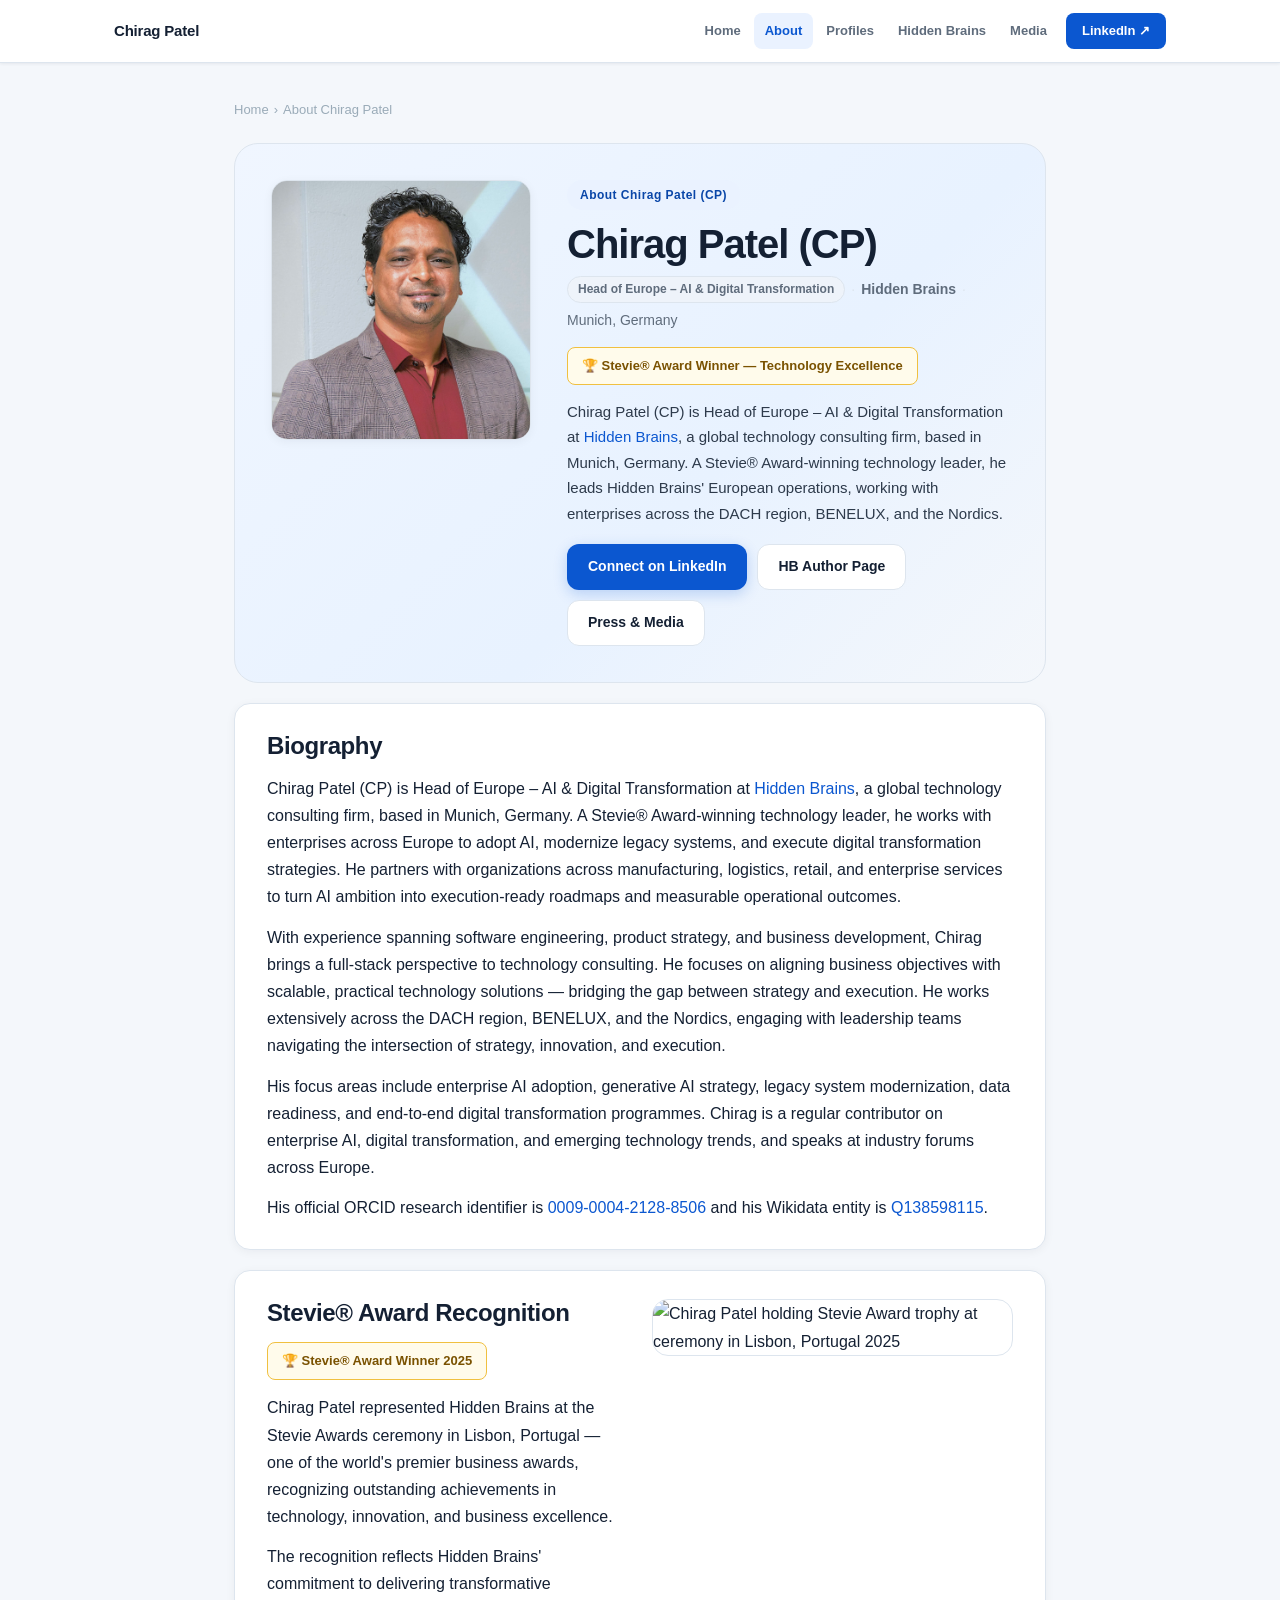
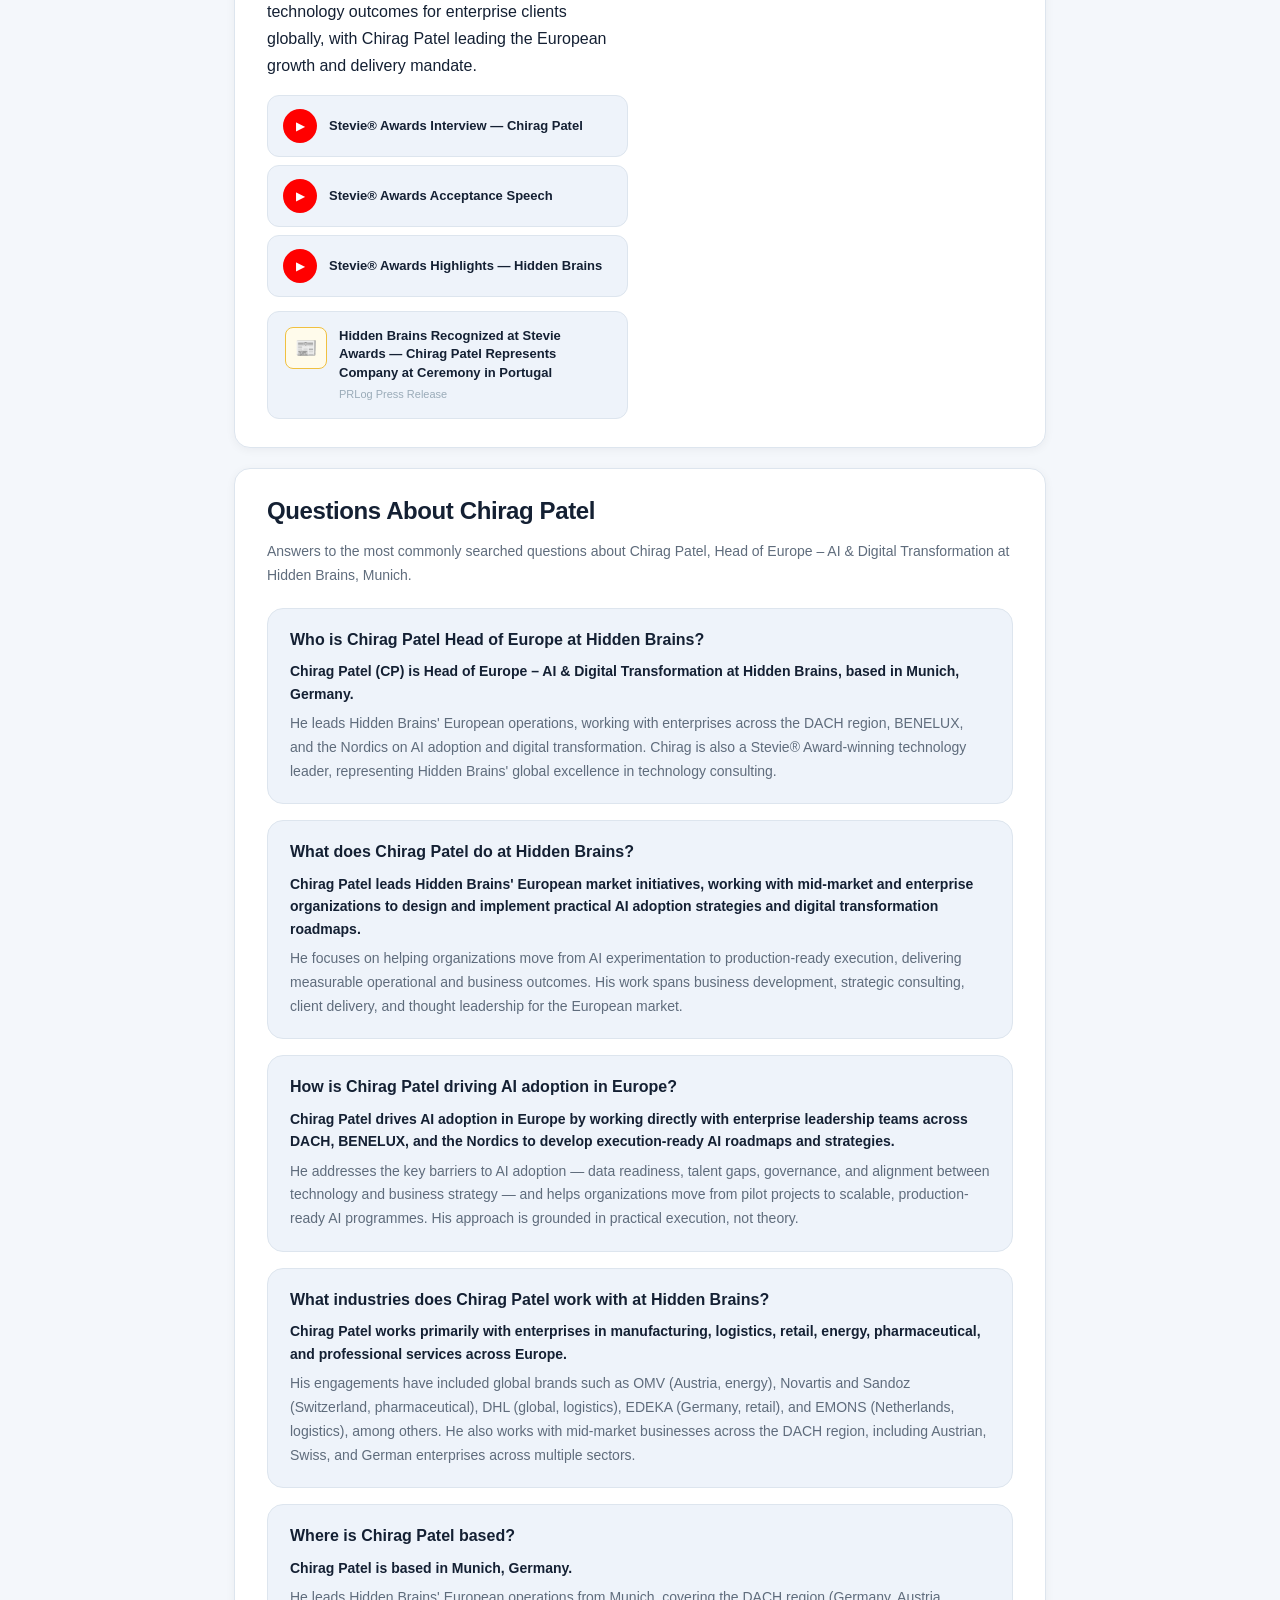
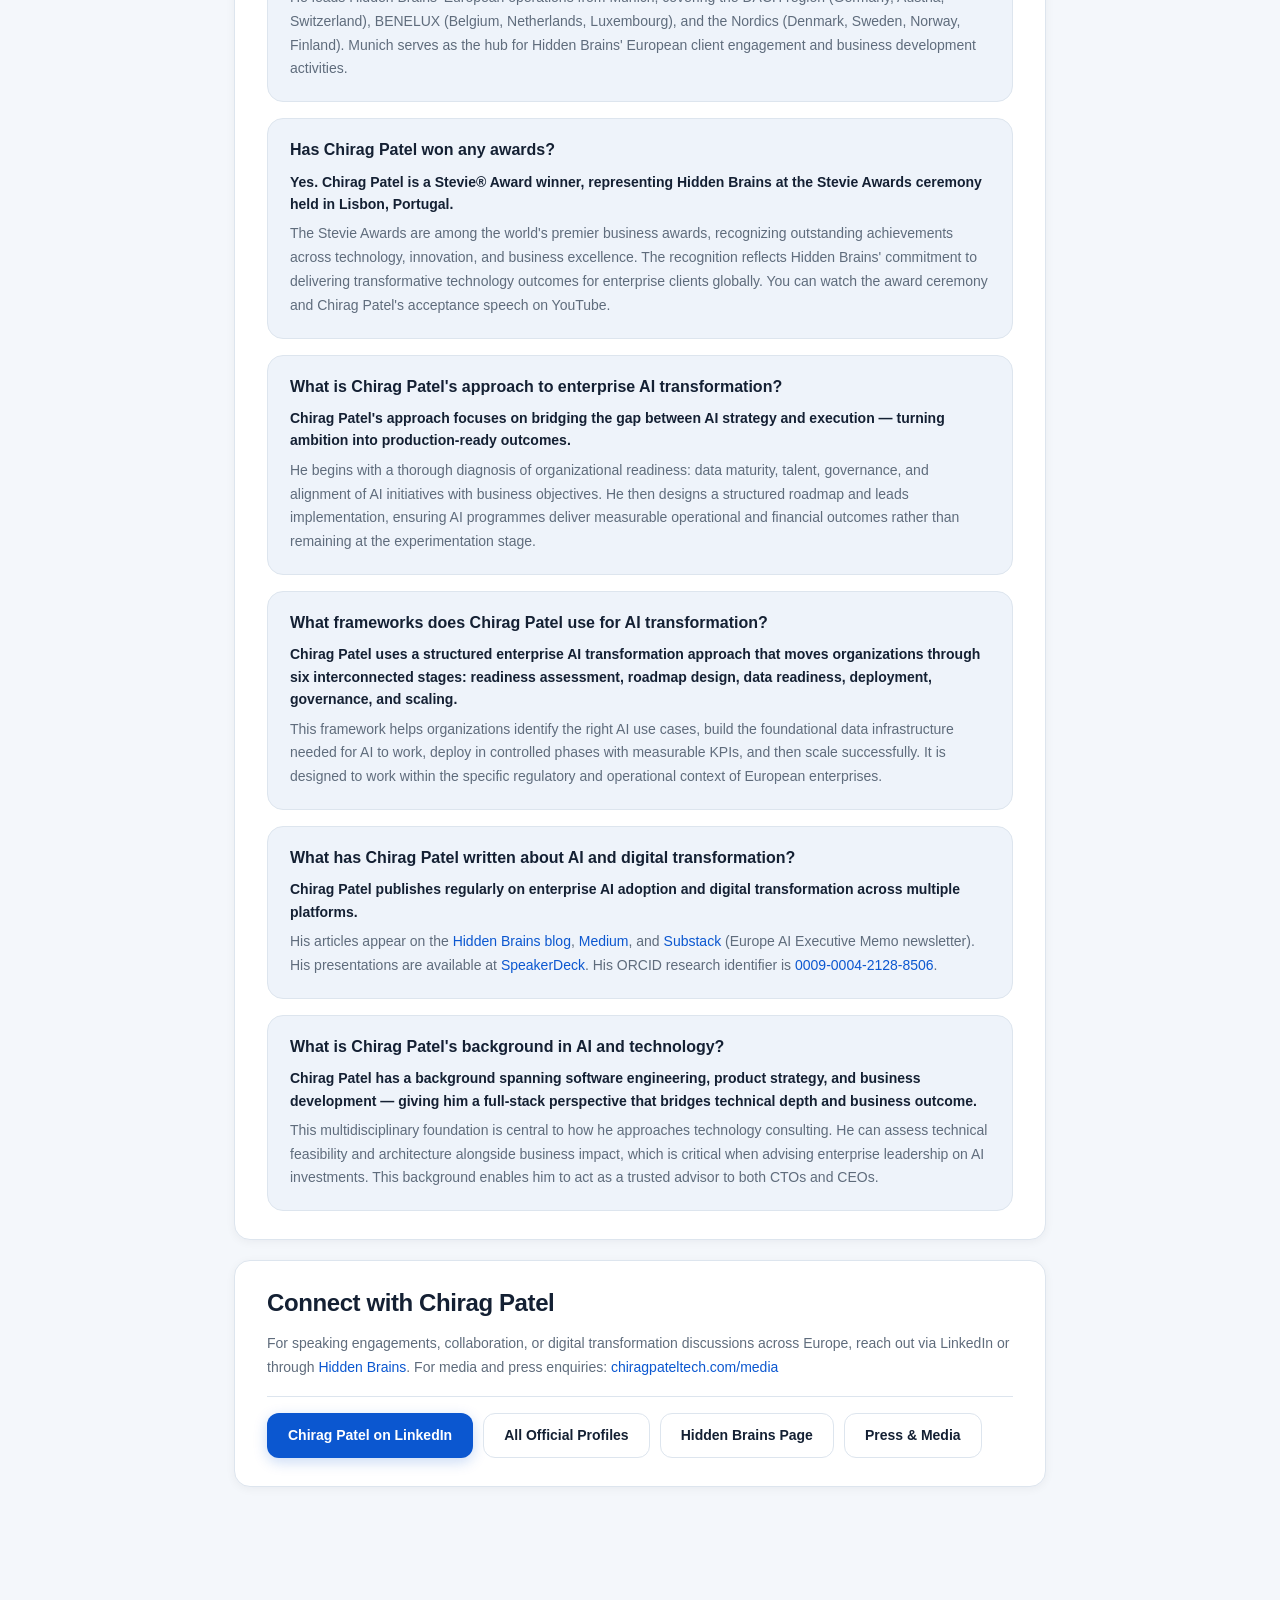
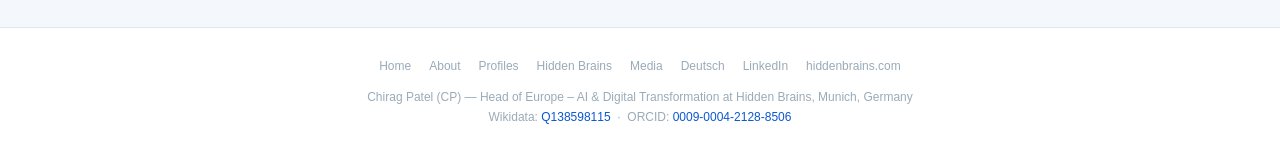
==== commit 39c9b6d0: "Update about-chirag-patel.html" ====
--- a/about-chirag-patel.html
+++ b/about-chirag-patel.html
@@ -3,29 +3,80 @@
 <head>
 <meta charset="UTF-8"/>
 <meta name="viewport" content="width=device-width,initial-scale=1.0"/>
-<title>Who is Chirag Patel? Head of Europe AI & Digital Transformation at Hidden Brains</title>
-<meta name="description" content="Chirag Patel (CP) leads AI and digital transformation for Hidden Brains across Europe, based in Munich, Germany. Stevie® Award winner. Learn about his work, background, and approach to enterprise AI."/>
+<title>About Chirag Patel — Head of Europe AI Transformation</title>
+<meta name="description" content="Full biography of Chirag Patel (CP), Head of Europe – AI & Digital Transformation at Hidden Brains, Munich. Stevie® Award winner. chiragpateltech.com."/>
 <meta name="robots" content="index, follow"/>
-<link rel="canonical" href="https://chiragpateltech.com/about-chirag-patel"/>
-<link rel="alternate" hreflang="en" href="https://chiragpateltech.com/about-chirag-patel"/>
-<link rel="alternate" hreflang="x-default" href="https://chiragpateltech.com/about-chirag-patel"/>
+<link rel="canonical" href="https://chiragpateltech.com/about-chirag-patel/"/>
+<link rel="alternate" hreflang="en" href="https://chiragpateltech.com/about-chirag-patel/"/>
+<link rel="alternate" hreflang="x-default" href="https://chiragpateltech.com/about-chirag-patel/"/>
 <meta property="og:title" content="Who is Chirag Patel? Head of Europe – AI & Digital Transformation at Hidden Brains"/>
 <meta property="og:description" content="Chirag Patel (CP) leads AI and digital transformation for Hidden Brains across Europe, based in Munich, Germany. Stevie® Award winner."/>
 <meta property="og:type" content="profile"/>
-<meta property="og:url" content="https://chiragpateltech.com/about-chirag-patel"/>
+<meta property="og:url" content="https://chiragpateltech.com/about-chirag-patel/"/>
 <meta property="og:image" content="https://chiragpateltech.com/chirag-patel-head-of-europe-ai-digital-transformation.jpg"/>
 <meta property="og:image:alt" content="Chirag Patel, Head of Europe – AI & Digital Transformation at Hidden Brains, Munich, Germany"/>
+<meta property="og:site_name" content="Chirag Patel"/>
+<meta property="og:locale" content="en_GB"/>
 <meta name="twitter:card" content="summary_large_image"/>
 <meta name="twitter:site" content="@chiragpateltech"/>
+<meta name="twitter:creator" content="@chiragpateltech"/>
 <meta name="twitter:title" content="Who is Chirag Patel? Head of Europe – AI & Digital Transformation at Hidden Brains"/>
 <meta name="twitter:description" content="Chirag Patel (CP) leads AI and digital transformation for Hidden Brains across Europe, Munich. Stevie® Award winner."/>
 <meta name="twitter:image" content="https://chiragpateltech.com/chirag-patel-head-of-europe-ai-digital-transformation.jpg"/>
 <link rel="stylesheet" href="/style.css"/>
 <script type="application/ld+json">
 {"@context":"https://schema.org","@graph":[
-{"@type":"Person","@id":"https://chiragpateltech.com/#person","name":"Chirag Patel","alternateName":"CP","jobTitle":"Head of Europe – AI & Digital Transformation","description":"Chirag Patel (CP) is Head of Europe – AI & Digital Transformation at Hidden Brains, based in Munich, Germany. Stevie® Award-winning technology leader helping enterprises across Europe adopt AI and execute digital transformation strategies.","award":"Stevie® Award","url":"https://chiragpateltech.com/","image":"https://chiragpateltech.com/chirag-patel-head-of-europe-ai-digital-transformation.jpg","email":"chirag.hpatel@hiddenbrains.in","address":{"@type":"PostalAddress","addressLocality":"Munich","addressRegion":"Bavaria","addressCountry":"DE"},"worksFor":{"@type":"Organization","name":"Hidden Brains","url":"https://www.hiddenbrains.com/"},"sameAs":["https://www.linkedin.com/in/cp-chiragpatel","https://www.wikidata.org/wiki/Q138598115","https://orcid.org/0009-0004-2128-8506","https://www.hiddenbrains.com/blog/author/chiragpatel","https://medium.com/@chiragpateltech"]},
-{"@type":"WebPage","@id":"https://chiragpateltech.com/about-chirag-patel#webpage","url":"https://chiragpateltech.com/about-chirag-patel","name":"Who is Chirag Patel? Head of Europe AI & Digital Transformation at Hidden Brains","isPartOf":{"@id":"https://chiragpateltech.com/#website"},"about":{"@id":"https://chiragpateltech.com/#person"},"inLanguage":"en","breadcrumb":{"@type":"BreadcrumbList","itemListElement":[{"@type":"ListItem","position":1,"name":"Home","item":"https://chiragpateltech.com/"},{"@type":"ListItem","position":2,"name":"About Chirag Patel","item":"https://chiragpateltech.com/about-chirag-patel"}]}},
-{"@type":"FAQPage","@id":"https://chiragpateltech.com/about-chirag-patel#faq","mainEntity":[
+{"@type":"Person","@id":"https://chiragpateltech.com/#person","name":"Chirag Patel","alternateName":"CP","jobTitle":"Head of Europe – AI & Digital Transformation","description":"Chirag Patel (CP) is Head of Europe – AI & Digital Transformation at Hidden Brains, based in Munich, Germany. Stevie® Award-winning technology leader helping enterprises across Europe adopt AI and execute digital transformation strategies.","award":"Stevie® Award","url":"https://chiragpateltech.com/","telephone":"+49-15792376719","email":"chirag.hpatel@hiddenbrains.in","nationality":{"@type":"Country","name":"India"},"knowsLanguage":["en","de","hi"],"image":{"@type":"ImageObject","url":"https://chiragpateltech.com/chirag-patel-head-of-europe-ai-digital-transformation.jpg","caption":"Chirag Patel, Head of Europe – AI & Digital Transformation at Hidden Brains, Munich, Germany"},"address":{"@type":"PostalAddress","addressLocality":"Munich","addressRegion":"Bavaria","addressCountry":"DE"},"worksFor":{"@type":"Organization","name":"Hidden Brains","url":"https://www.hiddenbrains.com/"},"knowsAbout":["Artificial Intelligence","Digital Transformation","Enterprise Technology","AI Strategy","Generative AI","Industry 4.0","Enterprise Automation","Technology Consulting"],"sameAs":[
+"https://www.linkedin.com/in/cp-chiragpatel",
+"https://www.wikidata.org/wiki/Q138598115",
+"https://orcid.org/0009-0004-2128-8506",
+"https://github.com/hbchirag",
+"https://medium.com/@chiragpateltech",
+"https://www.crunchbase.com/person/chirag-patel-a40a",
+"https://huggingface.co/chiragpateltech",
+"https://sessionize.com/chiragpateltech",
+"https://x.com/chiragpateltech",
+"https://substack.com/@chiragpateltech",
+"https://speakerdeck.com/chiragpateltech",
+"https://stackoverflow.com/users/3539782/chirag-patel",
+"https://www.hiddenbrains.com/blog/author/chiragpatel",
+"https://dev.to/chiragpateltech",
+"https://www.xing.com/profile/Chirag_Patel011835",
+"https://www.quora.com/profile/Chirag-Patel-434",
+"https://gravatar.com/chiragpateltech",
+"https://www.producthunt.com/@chiragpatelhiddenbrains",
+"https://wellfound.com/u/chiragpateltech",
+"https://www.indiehackers.com/chiragpateltech",
+"https://independent.academia.edu/chiragpateltech",
+"https://www.scribd.com/user/chiragpateltech",
+"https://www.scribd.com/document/1016188378",
+"https://www.scribd.com/presentation/1016188801",
+"https://issuu.com/chiragpatelhiddenbrains",
+"https://issuu.com/chiragpatelhiddenbrains/docs/from_ai_experimentation_to_production_a_framework",
+"https://issuu.com/chiragpatelhiddenbrains/docs/enterprise_ai_adoption_in_europe_challenges_patt",
+"https://gitlab.com/chiragpateltech",
+"https://flipboard.com/@chiragpateltech",
+"https://vimeo.com/chiragpateltech",
+"https://www.reddit.com/user/chirag_patel_hb/",
+"https://www.slideshare.net/ChiragPatel167414",
+"https://about.me/chiragpatelhb",
+"https://de.pinterest.com/chiragpateltecheu/",
+"https://www.flickr.com/people/chiragpatelhiddenbrains",
+"https://unsplash.com/@chiragpateltech",
+"https://500px.com/p/chiragpateltech",
+"https://www.tumblr.com/chiragpateltech",
+"https://wordpress.com/reader/users/chiragpateltech",
+"https://bsky.app/profile/chiragpateltech.bsky.social",
+"https://mastodon.social/@chiragpatel",
+"https://www.youtube.com/@chiragpateltech",
+"https://www.youtube.com/watch?v=zhTV5Y3raMI",
+"https://www.youtube.com/watch?v=dyERn0jrpK0",
+"https://www.f6s.com/chirag-patel-hiddenbrains",
+"https://www.prlog.org/13131289",
+"https://chiragpateltech.com/about-chirag-patel/"
+]},
+{"@type":"WebPage","@id":"https://chiragpateltech.com/about-chirag-patel/#webpage","url":"https://chiragpateltech.com/about-chirag-patel/","name":"Who is Chirag Patel? Head of Europe AI & Digital Transformation at Hidden Brains","isPartOf":{"@id":"https://chiragpateltech.com/#website"},"about":{"@id":"https://chiragpateltech.com/#person"},"inLanguage":"en","breadcrumb":{"@type":"BreadcrumbList","itemListElement":[{"@type":"ListItem","position":1,"name":"Home","item":"https://chiragpateltech.com/"},{"@type":"ListItem","position":2,"name":"About Chirag Patel","item":"https://chiragpateltech.com/about-chirag-patel/"}]}},
+{"@type":"FAQPage","@id":"https://chiragpateltech.com/about-chirag-patel/#faq","mainEntity":[
 {"@type":"Question","name":"Who is Chirag Patel Head of Europe at Hidden Brains?","acceptedAnswer":{"@type":"Answer","text":"Chirag Patel (CP) is Head of Europe – AI & Digital Transformation at Hidden Brains, a global technology consulting firm, based in Munich, Germany. He leads Hidden Brains' European operations, working with enterprises across the DACH region, BENELUX, and the Nordics on AI adoption and digital transformation."}},
 {"@type":"Question","name":"What does Chirag Patel do at Hidden Brains?","acceptedAnswer":{"@type":"Answer","text":"Chirag Patel leads Hidden Brains' European market initiatives, working with mid-market and enterprise organizations to design and implement practical AI adoption strategies and digital transformation roadmaps. He focuses on helping organizations move from AI experimentation to production-ready execution, delivering measurable operational and business outcomes."}},
 {"@type":"Question","name":"How is Chirag Patel driving AI adoption in Europe?","acceptedAnswer":{"@type":"Answer","text":"Chirag Patel drives AI adoption in Europe by working directly with enterprise leadership teams across the DACH region, BENELUX, and the Nordics. He develops execution-ready AI roadmaps, addresses data readiness challenges, and helps organizations translate AI strategy into measurable operational outcomes."}},
@@ -34,7 +85,7 @@
 {"@type":"Question","name":"Has Chirag Patel won any awards?","acceptedAnswer":{"@type":"Answer","text":"Yes. Chirag Patel is a Stevie® Award winner, representing Hidden Brains at the Stevie Awards ceremony in Lisbon, Portugal — one of the world's premier business awards recognizing excellence in technology and business performance."}},
 {"@type":"Question","name":"What is Chirag Patel's approach to enterprise AI transformation?","acceptedAnswer":{"@type":"Answer","text":"Chirag Patel's approach focuses on bridging the gap between AI strategy and execution. He diagnoses organizational readiness, designs practical roadmaps aligned to business objectives, and drives deployment of AI initiatives — helping organizations move from experimentation to real-world production impact."}},
 {"@type":"Question","name":"What frameworks does Chirag Patel use for AI transformation?","acceptedAnswer":{"@type":"Answer","text":"Chirag Patel uses a structured enterprise AI transformation approach covering readiness assessment, roadmap design, data readiness, deployment, governance, and scaling — helping organizations move systematically from AI ambition to production-ready execution."}},
-{"@type":"Question","name":"What has Chirag Patel written about AI and digital transformation?","acceptedAnswer":{"@type":"Answer","text":"Chirag Patel publishes regularly on enterprise AI adoption and digital transformation. His articles appear on the Hidden Brains blog (hiddenbrains.com/blog/author/chiragpatel), Medium (medium.com/@chiragpateltech), and Substack under the Europe AI Executive Memo newsletter (substack.com/@chiragpateltech). His ORCID identifier is 0009-0004-2128-8506."}},
+{"@type":"Question","name":"What has Chirag Patel written about AI and digital transformation?","acceptedAnswer":{"@type":"Answer","text":"Chirag Patel publishes regularly on enterprise AI adoption and digital transformation. His articles appear on the Hidden Brains blog (hiddenbrains.com/blog/author/chiragpatel), Medium (medium.com/@chiragpateltech), and Substack under the Europe AI Executive Memo newsletter (substack.com/@chiragpateltech). His ORCID identifier is 0009-0004-2128-8506. His presentations are available at speakerdeck.com/chiragpateltech."}},
 {"@type":"Question","name":"What is Chirag Patel's background in AI and technology?","acceptedAnswer":{"@type":"Answer","text":"Chirag Patel has a background spanning software engineering, product strategy, and business development. This full-stack perspective enables him to bridge the gap between technical capability and business outcome — a critical skill in enterprise AI and digital transformation consulting for European enterprises."}}
 ]}
 ]}
@@ -190,7 +241,7 @@
       <div class="qa-item">
         <div class="qa-q">What has Chirag Patel written about AI and digital transformation?</div>
         <p class="qa-lead">Chirag Patel publishes regularly on enterprise AI adoption and digital transformation across multiple platforms.</p>
-        <p class="qa-body">His articles appear on the <a href="https://www.hiddenbrains.com/blog/author/chiragpatel" target="_blank" rel="noopener" title="Chirag Patel Hidden Brains Blog">Hidden Brains blog</a>, <a href="https://medium.com/@chiragpateltech" target="_blank" rel="noopener" title="Chirag Patel Medium">Medium</a>, and <a href="https://substack.com/@chiragpateltech" target="_blank" rel="noopener" title="Chirag Patel Substack">Substack</a> (Europe AI Executive Memo newsletter). His ORCID research identifier is <a href="https://orcid.org/0009-0004-2128-8506" target="_blank" rel="noopener">0009-0004-2128-8506</a>.</p>
+        <p class="qa-body">His articles appear on the <a href="https://www.hiddenbrains.com/blog/author/chiragpatel" target="_blank" rel="noopener" title="Chirag Patel Hidden Brains Blog">Hidden Brains blog</a>, <a href="https://medium.com/@chiragpateltech" target="_blank" rel="noopener" title="Chirag Patel Medium">Medium</a>, and <a href="https://substack.com/@chiragpateltech" target="_blank" rel="noopener" title="Chirag Patel Substack">Substack</a> (Europe AI Executive Memo newsletter). His presentations are available at <a href="https://speakerdeck.com/chiragpateltech" target="_blank" rel="noopener" title="Chirag Patel SpeakerDeck">SpeakerDeck</a>. His ORCID research identifier is <a href="https://orcid.org/0009-0004-2128-8506" target="_blank" rel="noopener">0009-0004-2128-8506</a>.</p>
       </div>
 
       <div class="qa-item">
@@ -224,10 +275,14 @@
     <a href="/chirag-patel-hidden-brains" title="Hidden Brains">Hidden Brains</a>
     <a href="/media" title="Media">Media</a>
     <a href="/chirag-patel-muenchen" title="Deutsch">Deutsch</a>
-    <a href="https://www.linkedin.com/in/cp-chiragpatel" target="_blank" rel="noopener">LinkedIn</a>
-    <a href="https://www.hiddenbrains.com/" target="_blank" rel="noopener">hiddenbrains.com</a>
-  </div>
-  <div class="footer-copy">Chirag Patel (CP) — Head of Europe – AI &amp; Digital Transformation at Hidden Brains, Munich, Germany · Wikidata: <a href="https://www.wikidata.org/wiki/Q138598115" target="_blank" rel="noopener">Q138598115</a></div>
+    <a href="https://www.linkedin.com/in/cp-chiragpatel" target="_blank" rel="noopener" title="LinkedIn">LinkedIn</a>
+    <a href="https://www.hiddenbrains.com/" target="_blank" rel="noopener" title="Hidden Brains">hiddenbrains.com</a>
+  </div>
+  <div class="footer-copy">
+    Chirag Patel (CP) — Head of Europe – AI &amp; Digital Transformation at Hidden Brains, Munich, Germany<br>
+    Wikidata: <a href="https://www.wikidata.org/wiki/Q138598115" target="_blank" rel="noopener">Q138598115</a> &nbsp;·&nbsp;
+    ORCID: <a href="https://orcid.org/0009-0004-2128-8506" target="_blank" rel="noopener">0009-0004-2128-8506</a>
+  </div>
 </footer>
 <script>document.getElementById('navtoggle').addEventListener('click',function(){document.getElementById('navlinks').classList.toggle('open');});</script>
 </body>
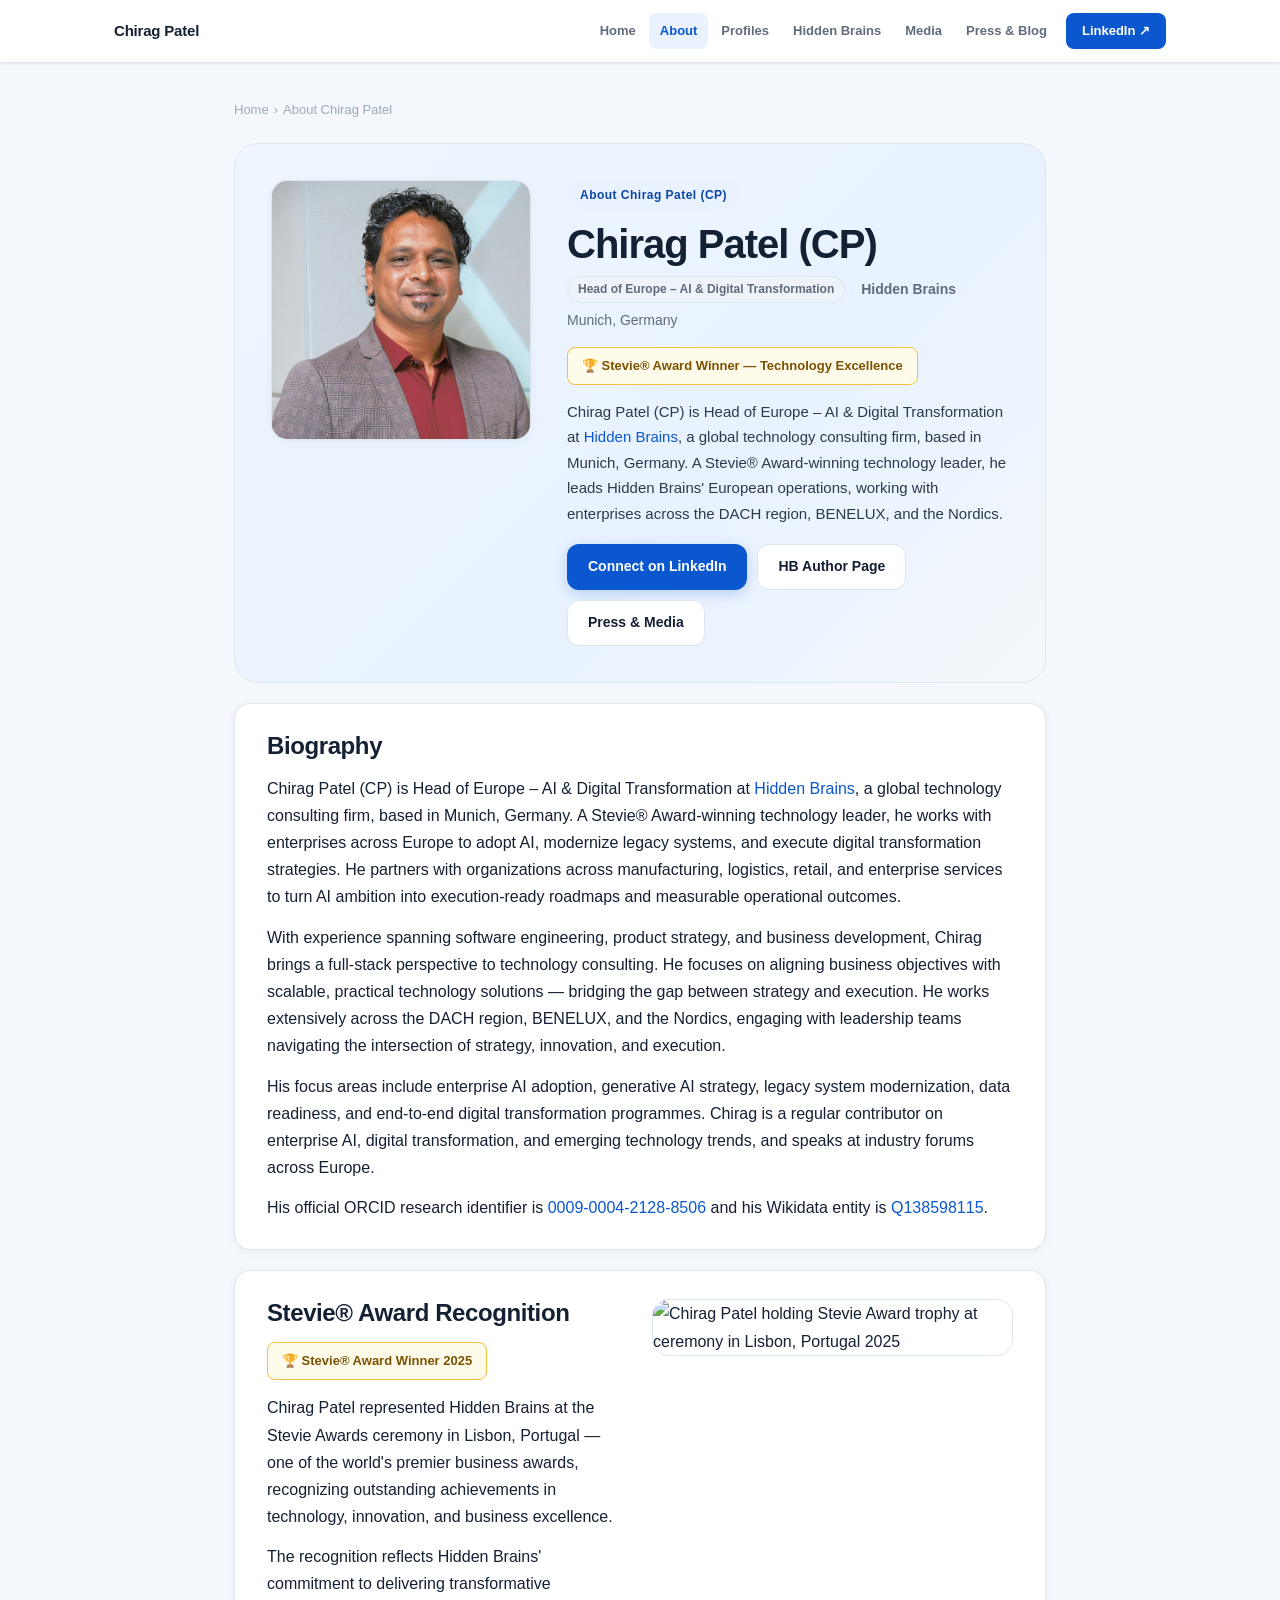
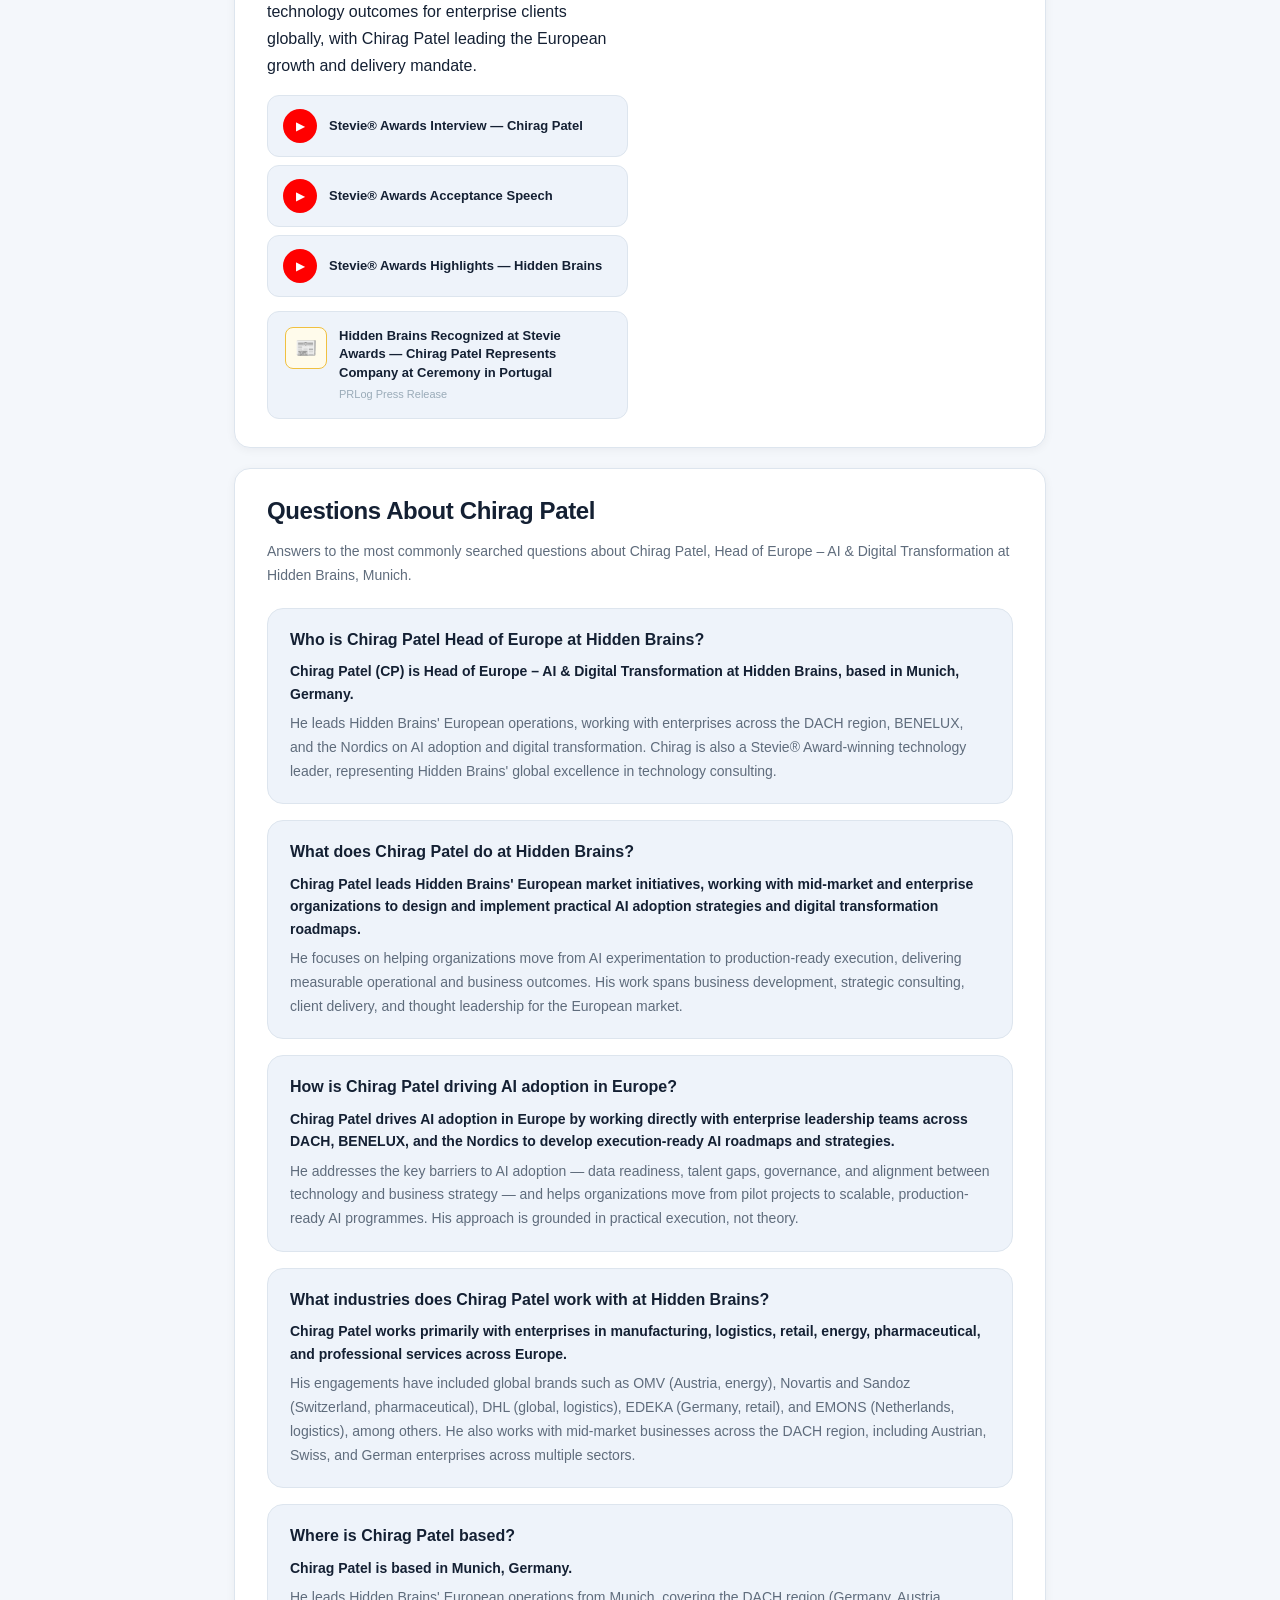
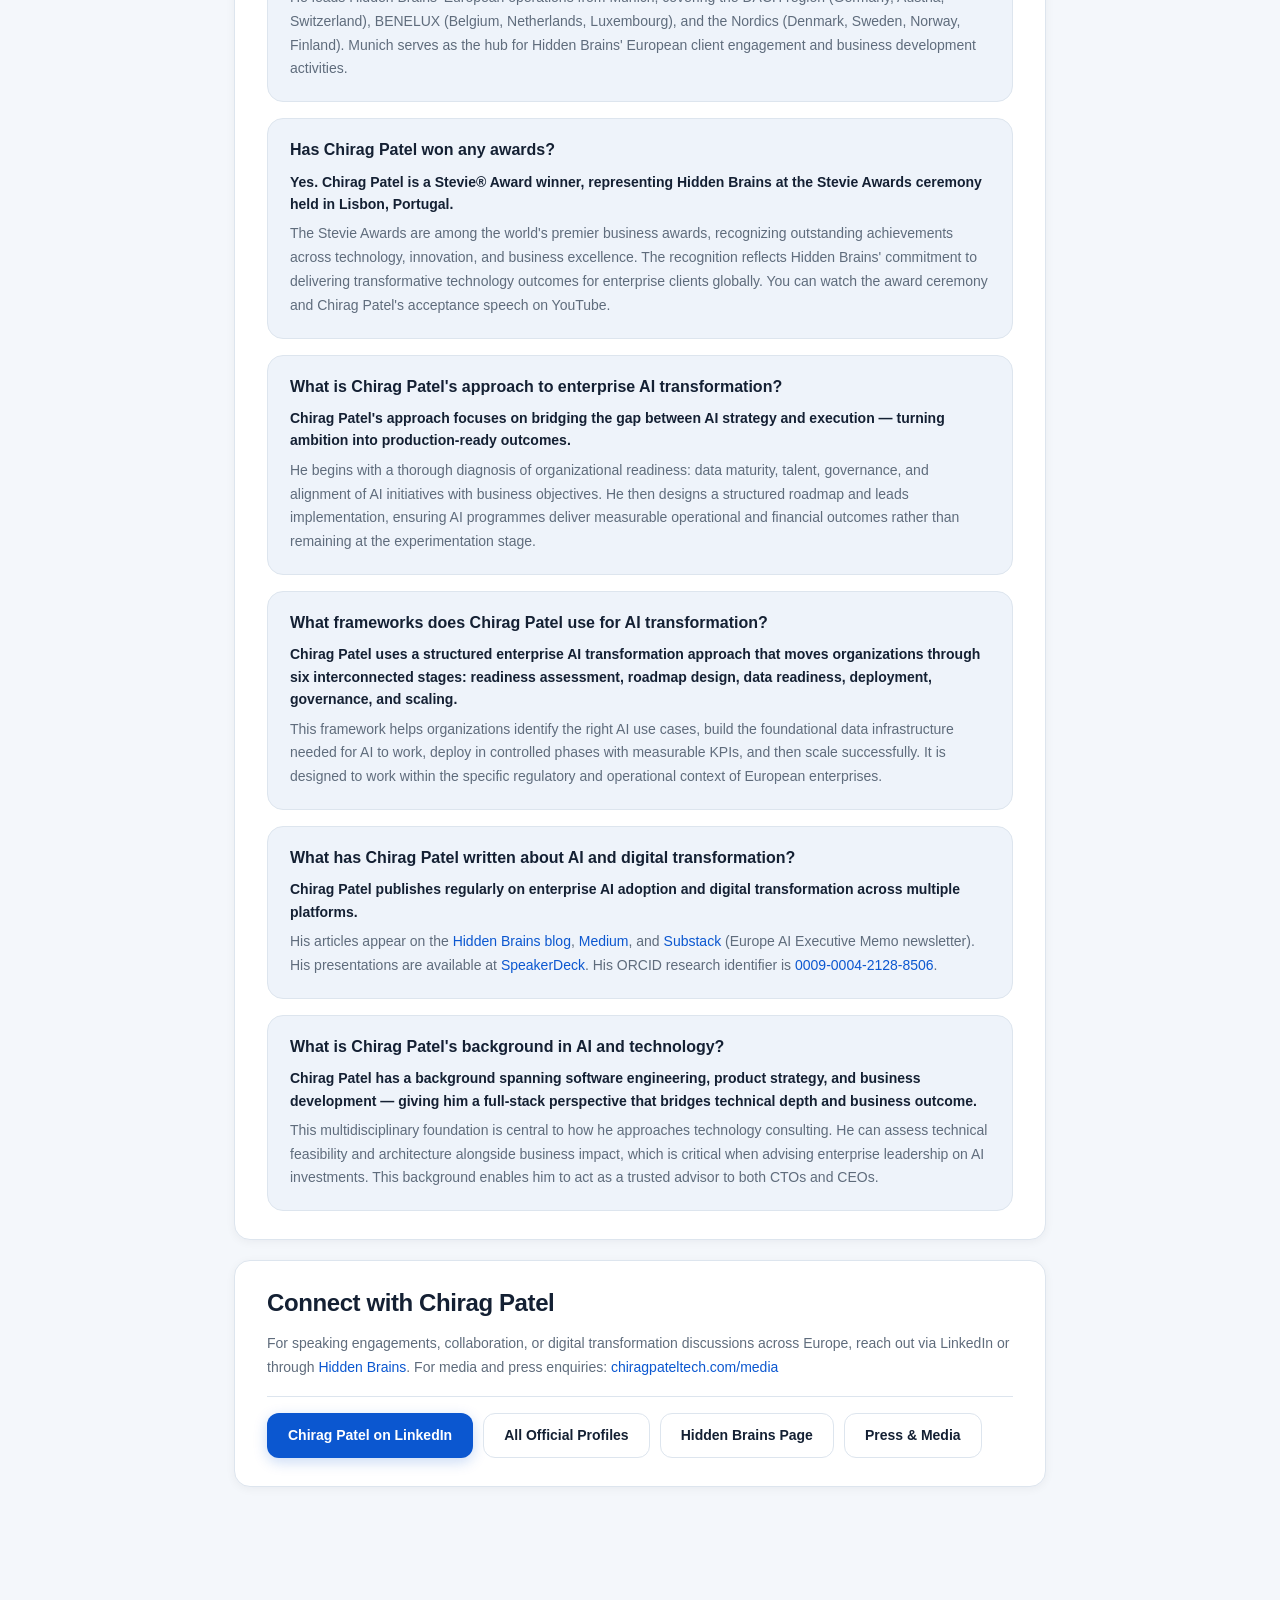
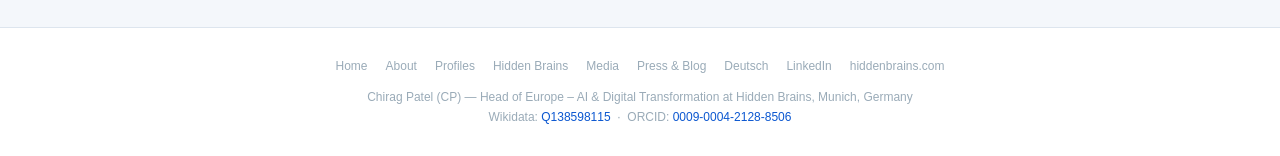
==== commit 8fa89788: "Add Press & Blog nav and footer link across all 6 pages Adds a new "Press & Blog" link pointing to /" ====
--- a/about-chirag-patel.html
+++ b/about-chirag-patel.html
@@ -6,13 +6,13 @@
 <title>About Chirag Patel — Head of Europe AI Transformation</title>
 <meta name="description" content="Full biography of Chirag Patel (CP), Head of Europe – AI & Digital Transformation at Hidden Brains, Munich. Stevie® Award winner. chiragpateltech.com."/>
 <meta name="robots" content="index, follow"/>
-<link rel="canonical" href="https://chiragpateltech.com/about-chirag-patel/"/>
-<link rel="alternate" hreflang="en" href="https://chiragpateltech.com/about-chirag-patel/"/>
-<link rel="alternate" hreflang="x-default" href="https://chiragpateltech.com/about-chirag-patel/"/>
+<link rel="canonical" href="https://chiragpateltech.com/about-chirag-patel"/>
+<link rel="alternate" hreflang="en" href="https://chiragpateltech.com/about-chirag-patel"/>
+<link rel="alternate" hreflang="x-default" href="https://chiragpateltech.com/about-chirag-patel"/>
 <meta property="og:title" content="Who is Chirag Patel? Head of Europe – AI & Digital Transformation at Hidden Brains"/>
 <meta property="og:description" content="Chirag Patel (CP) leads AI and digital transformation for Hidden Brains across Europe, based in Munich, Germany. Stevie® Award winner."/>
 <meta property="og:type" content="profile"/>
-<meta property="og:url" content="https://chiragpateltech.com/about-chirag-patel/"/>
+<meta property="og:url" content="https://chiragpateltech.com/about-chirag-patel"/>
 <meta property="og:image" content="https://chiragpateltech.com/chirag-patel-head-of-europe-ai-digital-transformation.jpg"/>
 <meta property="og:image:alt" content="Chirag Patel, Head of Europe – AI & Digital Transformation at Hidden Brains, Munich, Germany"/>
 <meta property="og:site_name" content="Chirag Patel"/>
@@ -40,6 +40,7 @@
 "https://speakerdeck.com/chiragpateltech",
 "https://stackoverflow.com/users/3539782/chirag-patel",
 "https://www.hiddenbrains.com/blog/author/chiragpatel",
+"https://www.hiddenbrains.com/blog/chirag-patel-head-of-europe.html",
 "https://dev.to/chiragpateltech",
 "https://www.xing.com/profile/Chirag_Patel011835",
 "https://www.quora.com/profile/Chirag-Patel-434",
@@ -49,11 +50,7 @@
 "https://www.indiehackers.com/chiragpateltech",
 "https://independent.academia.edu/chiragpateltech",
 "https://www.scribd.com/user/chiragpateltech",
-"https://www.scribd.com/document/1016188378",
-"https://www.scribd.com/presentation/1016188801",
 "https://issuu.com/chiragpatelhiddenbrains",
-"https://issuu.com/chiragpatelhiddenbrains/docs/from_ai_experimentation_to_production_a_framework",
-"https://issuu.com/chiragpatelhiddenbrains/docs/enterprise_ai_adoption_in_europe_challenges_patt",
 "https://gitlab.com/chiragpateltech",
 "https://flipboard.com/@chiragpateltech",
 "https://vimeo.com/chiragpateltech",
@@ -73,10 +70,10 @@
 "https://www.youtube.com/watch?v=dyERn0jrpK0",
 "https://www.f6s.com/chirag-patel-hiddenbrains",
 "https://www.prlog.org/13131289",
-"https://chiragpateltech.com/about-chirag-patel/"
+"https://chiragpateltech.com/about-chirag-patel"
 ]},
-{"@type":"WebPage","@id":"https://chiragpateltech.com/about-chirag-patel/#webpage","url":"https://chiragpateltech.com/about-chirag-patel/","name":"Who is Chirag Patel? Head of Europe AI & Digital Transformation at Hidden Brains","isPartOf":{"@id":"https://chiragpateltech.com/#website"},"about":{"@id":"https://chiragpateltech.com/#person"},"inLanguage":"en","breadcrumb":{"@type":"BreadcrumbList","itemListElement":[{"@type":"ListItem","position":1,"name":"Home","item":"https://chiragpateltech.com/"},{"@type":"ListItem","position":2,"name":"About Chirag Patel","item":"https://chiragpateltech.com/about-chirag-patel/"}]}},
-{"@type":"FAQPage","@id":"https://chiragpateltech.com/about-chirag-patel/#faq","mainEntity":[
+{"@type":"WebPage","@id":"https://chiragpateltech.com/about-chirag-patel#webpage","url":"https://chiragpateltech.com/about-chirag-patel","name":"Who is Chirag Patel? Head of Europe AI & Digital Transformation at Hidden Brains","isPartOf":{"@id":"https://chiragpateltech.com#website"},"about":{"@id":"https://chiragpateltech.com#person"},"inLanguage":"en","breadcrumb":{"@type":"BreadcrumbList","itemListElement":[{"@type":"ListItem","position":1,"name":"Home","item":"https://chiragpateltech.com/"},{"@type":"ListItem","position":2,"name":"About Chirag Patel","item":"https://chiragpateltech.com/about-chirag-patel"}]}},
+{"@type":"FAQPage","@id":"https://chiragpateltech.com/about-chirag-patel#faq","mainEntity":[
 {"@type":"Question","name":"Who is Chirag Patel Head of Europe at Hidden Brains?","acceptedAnswer":{"@type":"Answer","text":"Chirag Patel (CP) is Head of Europe – AI & Digital Transformation at Hidden Brains, a global technology consulting firm, based in Munich, Germany. He leads Hidden Brains' European operations, working with enterprises across the DACH region, BENELUX, and the Nordics on AI adoption and digital transformation."}},
 {"@type":"Question","name":"What does Chirag Patel do at Hidden Brains?","acceptedAnswer":{"@type":"Answer","text":"Chirag Patel leads Hidden Brains' European market initiatives, working with mid-market and enterprise organizations to design and implement practical AI adoption strategies and digital transformation roadmaps. He focuses on helping organizations move from AI experimentation to production-ready execution, delivering measurable operational and business outcomes."}},
 {"@type":"Question","name":"How is Chirag Patel driving AI adoption in Europe?","acceptedAnswer":{"@type":"Answer","text":"Chirag Patel drives AI adoption in Europe by working directly with enterprise leadership teams across the DACH region, BENELUX, and the Nordics. He develops execution-ready AI roadmaps, addresses data readiness challenges, and helps organizations translate AI strategy into measurable operational outcomes."}},
@@ -108,6 +105,7 @@
       <a href="/profiles" title="Official Profiles">Profiles</a>
       <a href="/chirag-patel-hidden-brains" title="Chirag Patel at Hidden Brains">Hidden Brains</a>
       <a href="/media" title="Media & Press">Media</a>
+      <a href="/blog-stevie-award-ai-transformation" title="Press & Blog">Press &amp; Blog</a>
       <a class="nav-cta" href="https://www.linkedin.com/in/cp-chiragpatel" target="_blank" rel="noopener" title="LinkedIn">LinkedIn ↗</a>
     </div>
     <button class="nav-toggle" id="navtoggle" aria-label="Open menu"><span></span><span></span><span></span></button>
@@ -274,6 +272,7 @@
     <a href="/profiles" title="Profiles">Profiles</a>
     <a href="/chirag-patel-hidden-brains" title="Hidden Brains">Hidden Brains</a>
     <a href="/media" title="Media">Media</a>
+    <a href="/blog-stevie-award-ai-transformation" title="Press & Blog">Press &amp; Blog</a>
     <a href="/chirag-patel-muenchen" title="Deutsch">Deutsch</a>
     <a href="https://www.linkedin.com/in/cp-chiragpatel" target="_blank" rel="noopener" title="LinkedIn">LinkedIn</a>
     <a href="https://www.hiddenbrains.com/" target="_blank" rel="noopener" title="Hidden Brains">hiddenbrains.com</a>
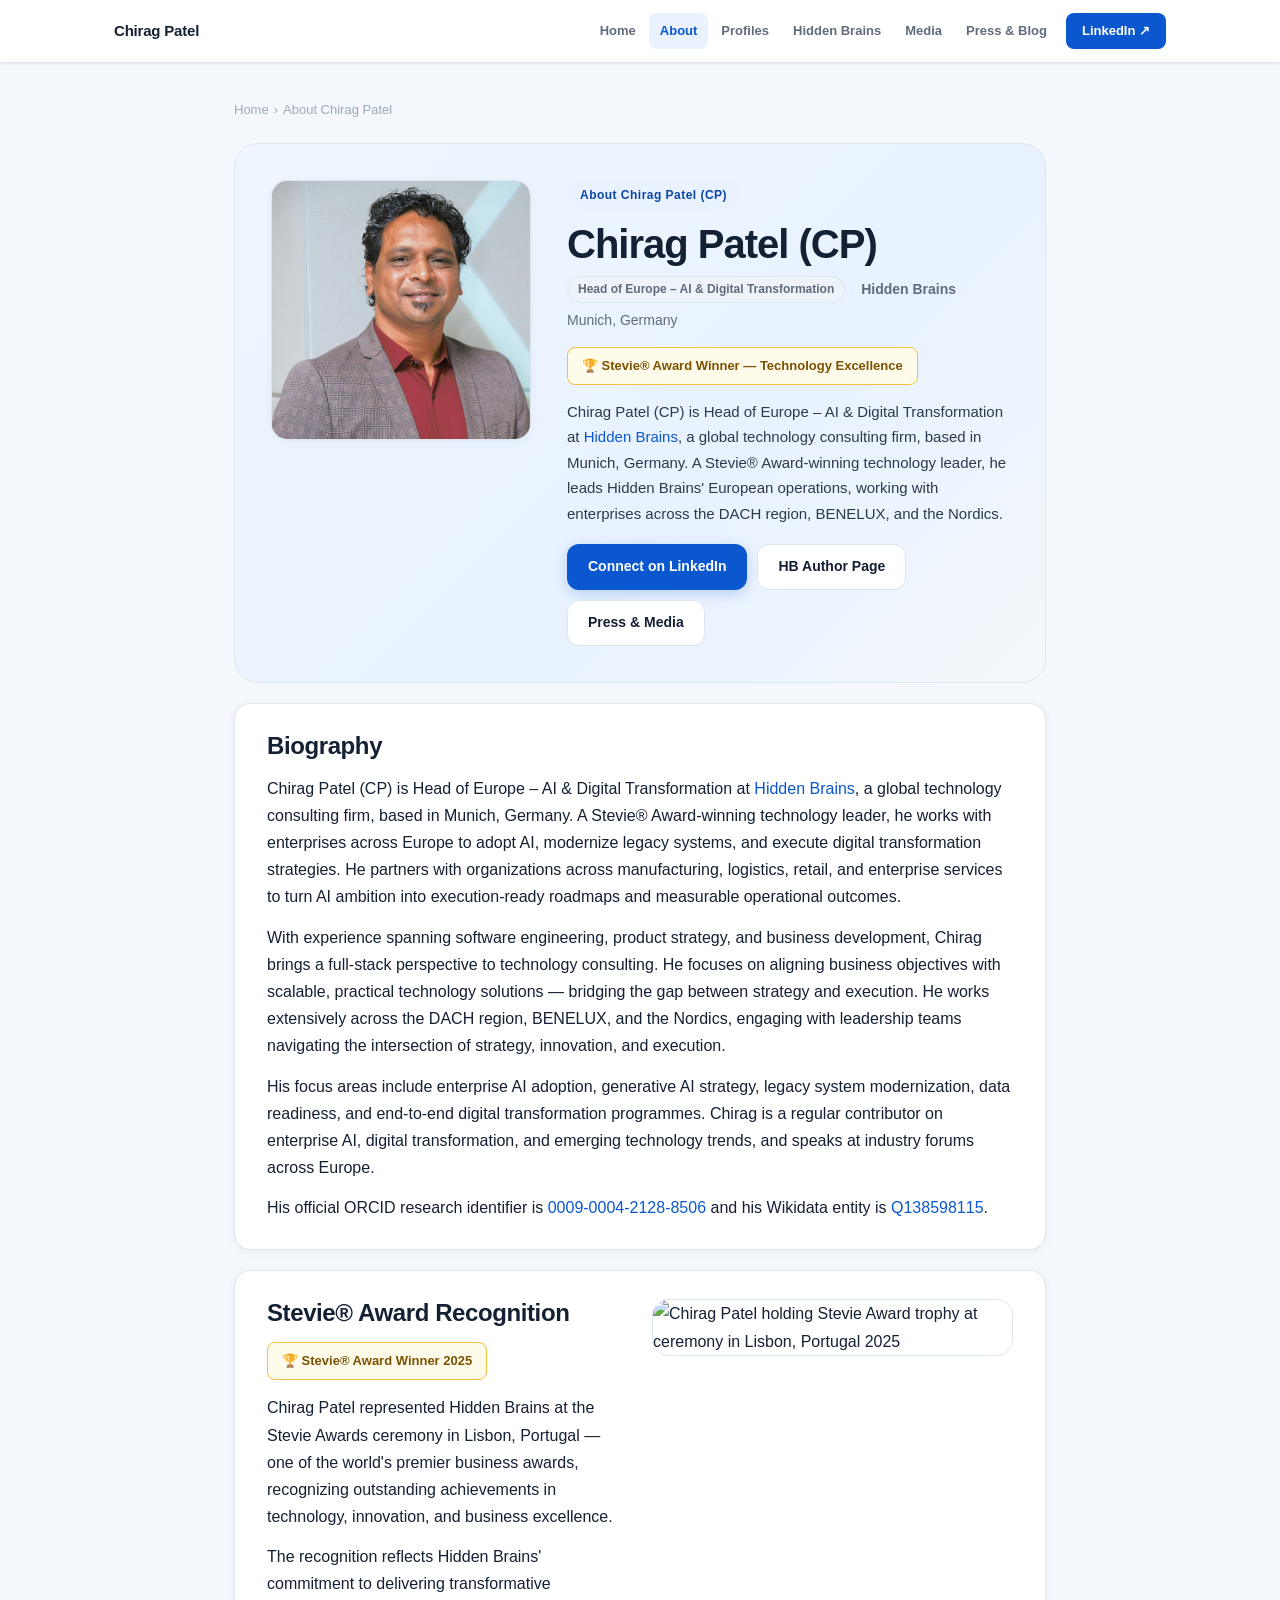
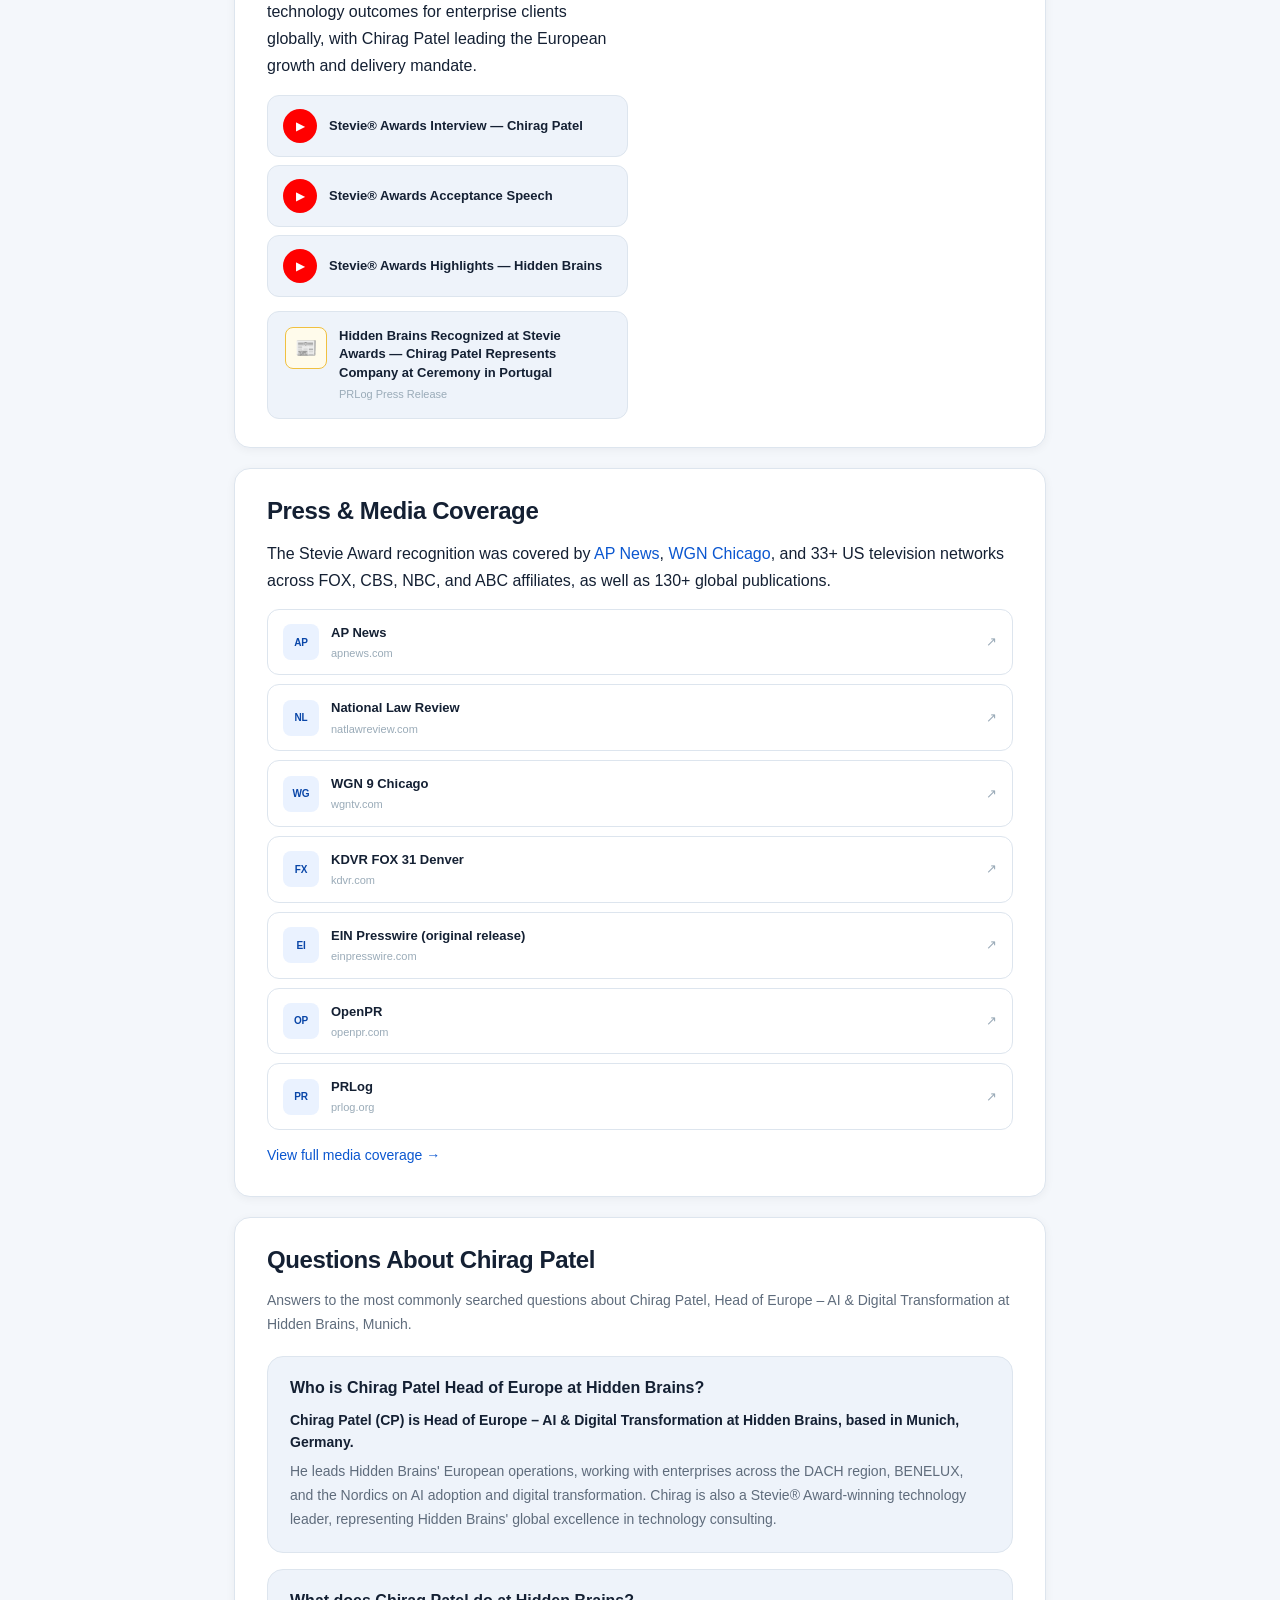
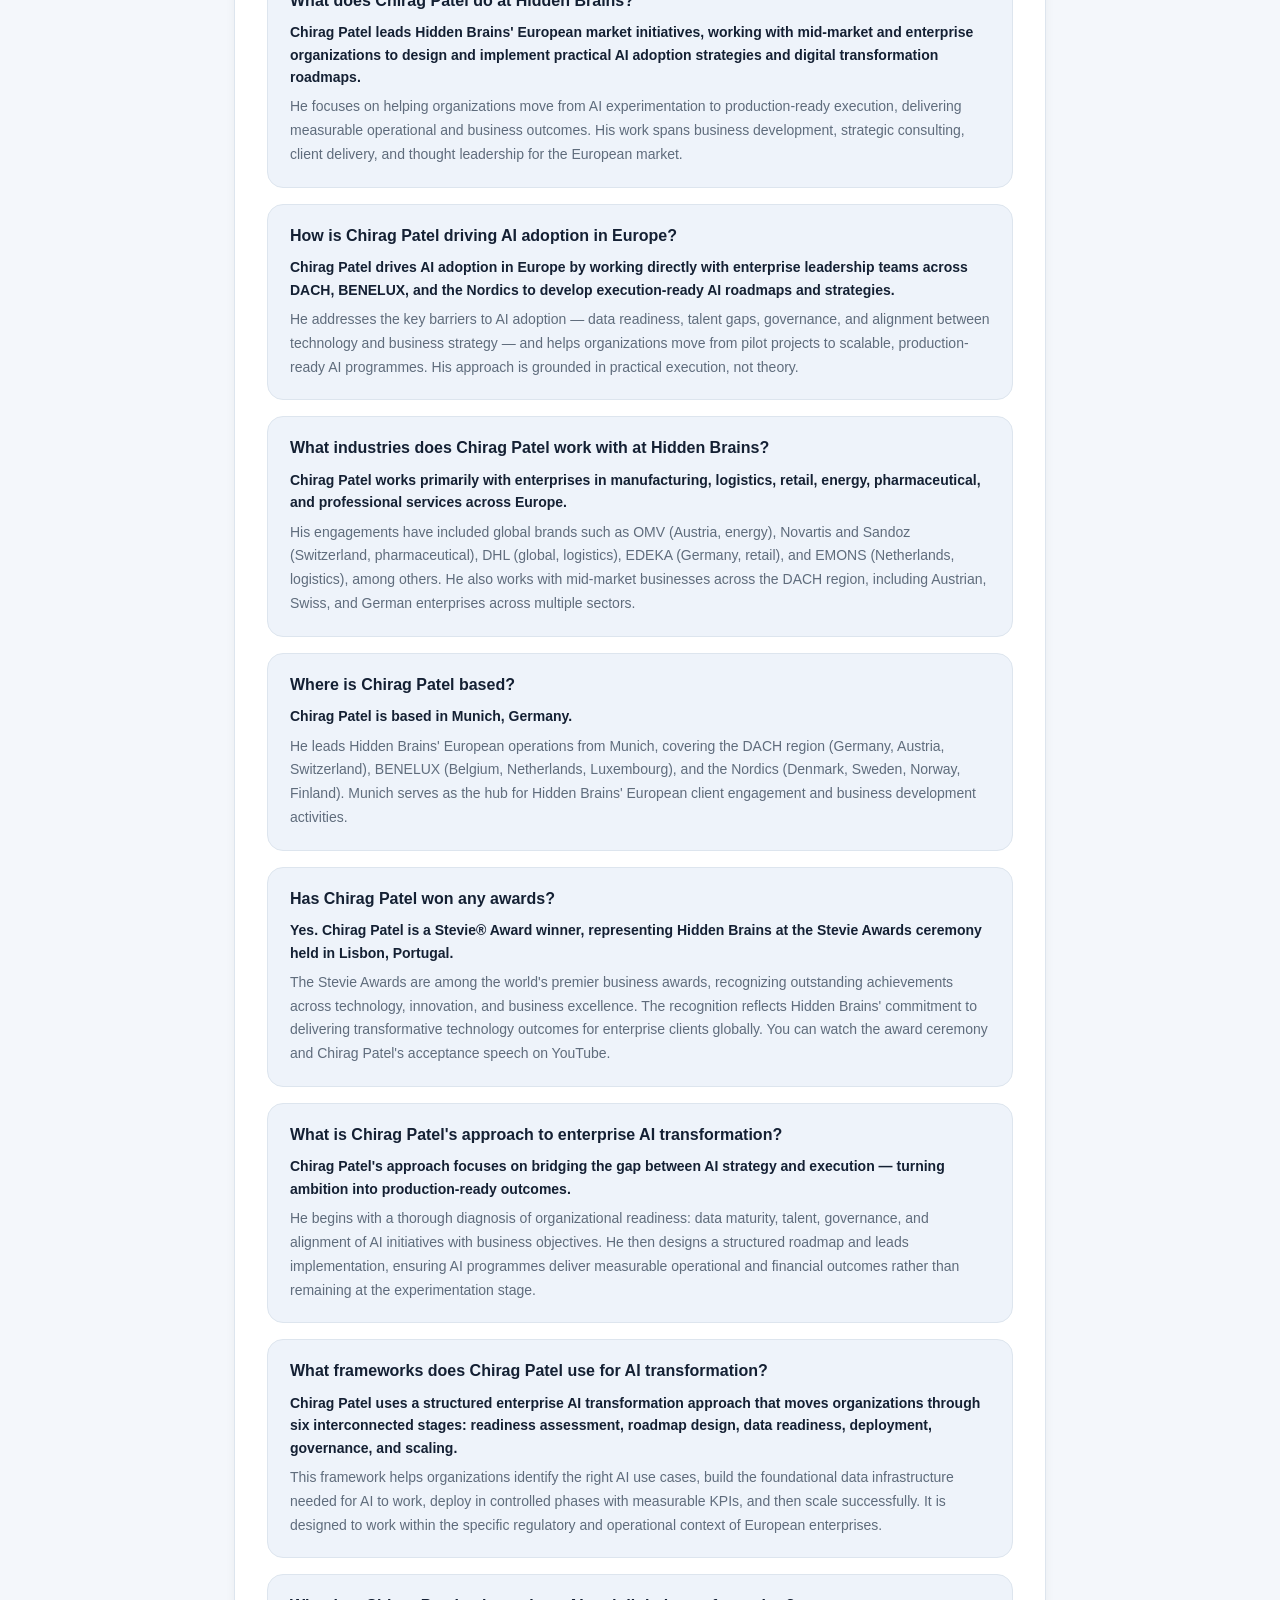
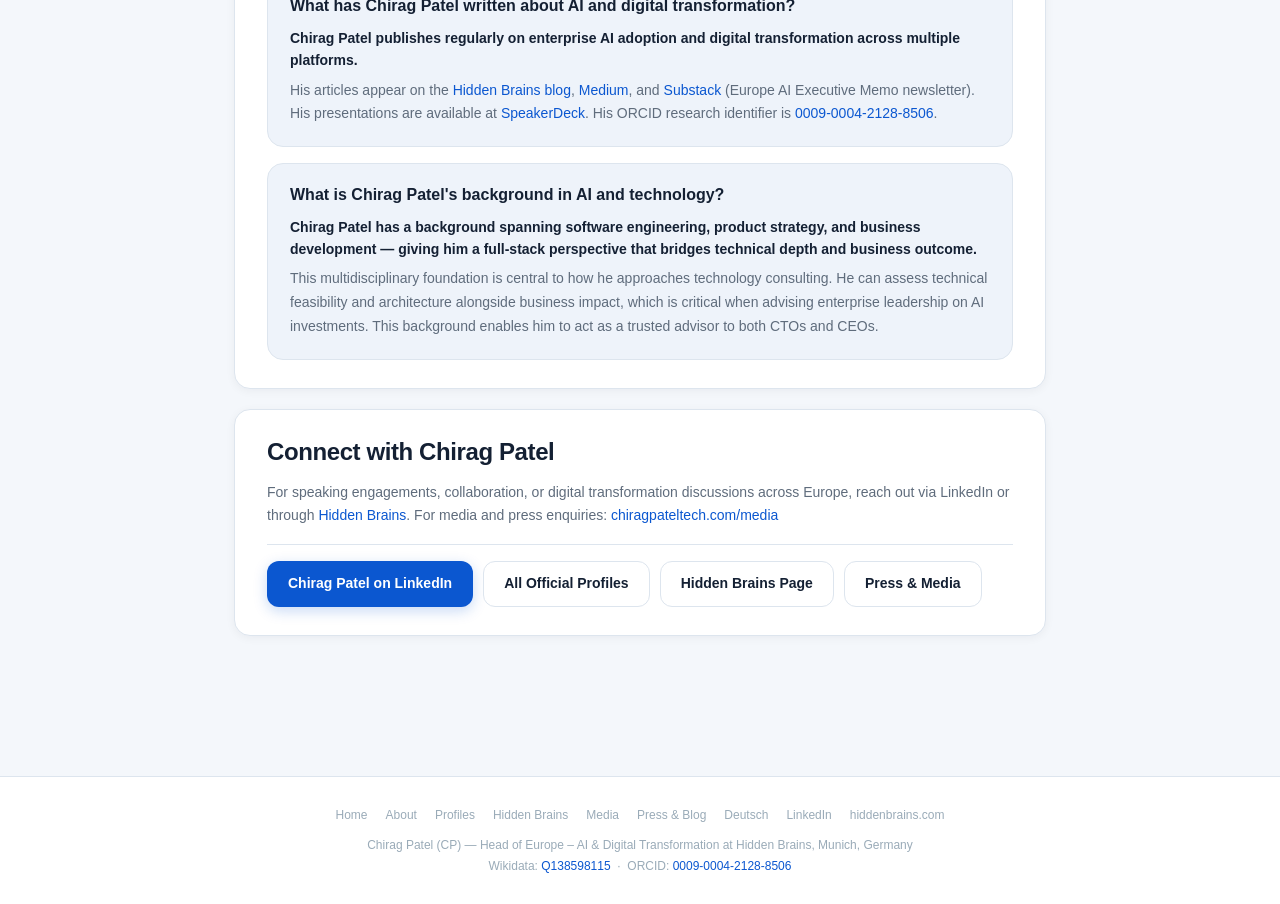
==== commit 1c21d32b: "Update about-chirag-patel.html" ====
--- a/about-chirag-patel.html
+++ b/about-chirag-patel.html
@@ -182,6 +182,81 @@
     </div>
   </div>
 
+  <!-- PRESS & MEDIA COVERAGE -->
+  <div class="card gap-top">
+    <h2 class="sec-title">Press &amp; Media Coverage</h2>
+    <p>The Stevie Award recognition was covered by <a href="https://apnews.com/press-release/ein-presswire-newsmatics/chirag-patel-wins-stevie-award-for-ai-and-digital-transformation-excellence-bff6a86cfa01e59e1eb6a639d35866a0" target="_blank" rel="noopener" title="AP News coverage of Chirag Patel Stevie Award">AP News</a>, <a href="https://wgntv.com/business/press-releases/ein-presswire/901660516/chirag-patel-wins-stevie-award-for-ai-and-digital-transformation-excellence" target="_blank" rel="noopener" title="WGN 9 Chicago coverage of Chirag Patel Stevie Award">WGN Chicago</a>, and 33+ US television networks across FOX, CBS, NBC, and ABC affiliates, as well as 130+ global publications.</p>
+
+    <div class="p-list" style="margin-top:14px">
+      <a class="p-row" href="https://apnews.com/press-release/ein-presswire-newsmatics/chirag-patel-wins-stevie-award-for-ai-and-digital-transformation-excellence-bff6a86cfa01e59e1eb6a639d35866a0" target="_blank" rel="noopener" title="AP News coverage of Chirag Patel Stevie Award">
+        <div class="p-icon">AP</div>
+        <div class="p-info">
+          <div class="p-name">AP News</div>
+          <div class="p-handle">apnews.com</div>
+        </div>
+        <span class="p-arr">↗</span>
+      </a>
+
+      <a class="p-row" href="https://natlawreview.com/press-releases/chirag-patel-wins-stevie-award-ai-and-digital-transformation-excellence" target="_blank" rel="noopener" title="National Law Review coverage of Chirag Patel Stevie Award">
+        <div class="p-icon">NL</div>
+        <div class="p-info">
+          <div class="p-name">National Law Review</div>
+          <div class="p-handle">natlawreview.com</div>
+        </div>
+        <span class="p-arr">↗</span>
+      </a>
+
+      <a class="p-row" href="https://wgntv.com/business/press-releases/ein-presswire/901660516/chirag-patel-wins-stevie-award-for-ai-and-digital-transformation-excellence" target="_blank" rel="noopener" title="WGN 9 Chicago coverage of Chirag Patel Stevie Award">
+        <div class="p-icon">WG</div>
+        <div class="p-info">
+          <div class="p-name">WGN 9 Chicago</div>
+          <div class="p-handle">wgntv.com</div>
+        </div>
+        <span class="p-arr">↗</span>
+      </a>
+
+      <a class="p-row" href="https://kdvr.com/business/press-releases/ein-presswire/901660516/chirag-patel-wins-stevie-award-for-ai-and-digital-transformation-excellence" target="_blank" rel="noopener" title="KDVR FOX 31 Denver coverage of Chirag Patel Stevie Award">
+        <div class="p-icon">FX</div>
+        <div class="p-info">
+          <div class="p-name">KDVR FOX 31 Denver</div>
+          <div class="p-handle">kdvr.com</div>
+        </div>
+        <span class="p-arr">↗</span>
+      </a>
+
+      <a class="p-row" href="https://www.einpresswire.com/article/901660516/chirag-patel-wins-stevie-award-for-ai-and-digital-transformation-excellence" target="_blank" rel="noopener" title="EIN Presswire original release for Chirag Patel Stevie Award">
+        <div class="p-icon">EI</div>
+        <div class="p-info">
+          <div class="p-name">EIN Presswire (original release)</div>
+          <div class="p-handle">einpresswire.com</div>
+        </div>
+        <span class="p-arr">↗</span>
+      </a>
+
+      <a class="p-row" href="https://www.openpr.com/news/4438475.html" target="_blank" rel="noopener" title="OpenPR coverage of Chirag Patel Stevie Award">
+        <div class="p-icon">OP</div>
+        <div class="p-info">
+          <div class="p-name">OpenPR</div>
+          <div class="p-handle">openpr.com</div>
+        </div>
+        <span class="p-arr">↗</span>
+      </a>
+
+      <a class="p-row" href="https://www.prlog.org/13131289" target="_blank" rel="noopener" title="PRLog coverage of Chirag Patel Stevie Award">
+        <div class="p-icon">PR</div>
+        <div class="p-info">
+          <div class="p-name">PRLog</div>
+          <div class="p-handle">prlog.org</div>
+        </div>
+        <span class="p-arr">↗</span>
+      </a>
+    </div>
+
+    <p style="margin-top:14px;font-size:14px">
+      <a href="/media" title="Full media coverage for Chirag Patel">View full media coverage →</a>
+    </p>
+  </div>
+  
   <!-- Q&A SECTION -->
   <div class="card gap-top">
     <h2 class="sec-title">Questions About Chirag Patel</h2>
